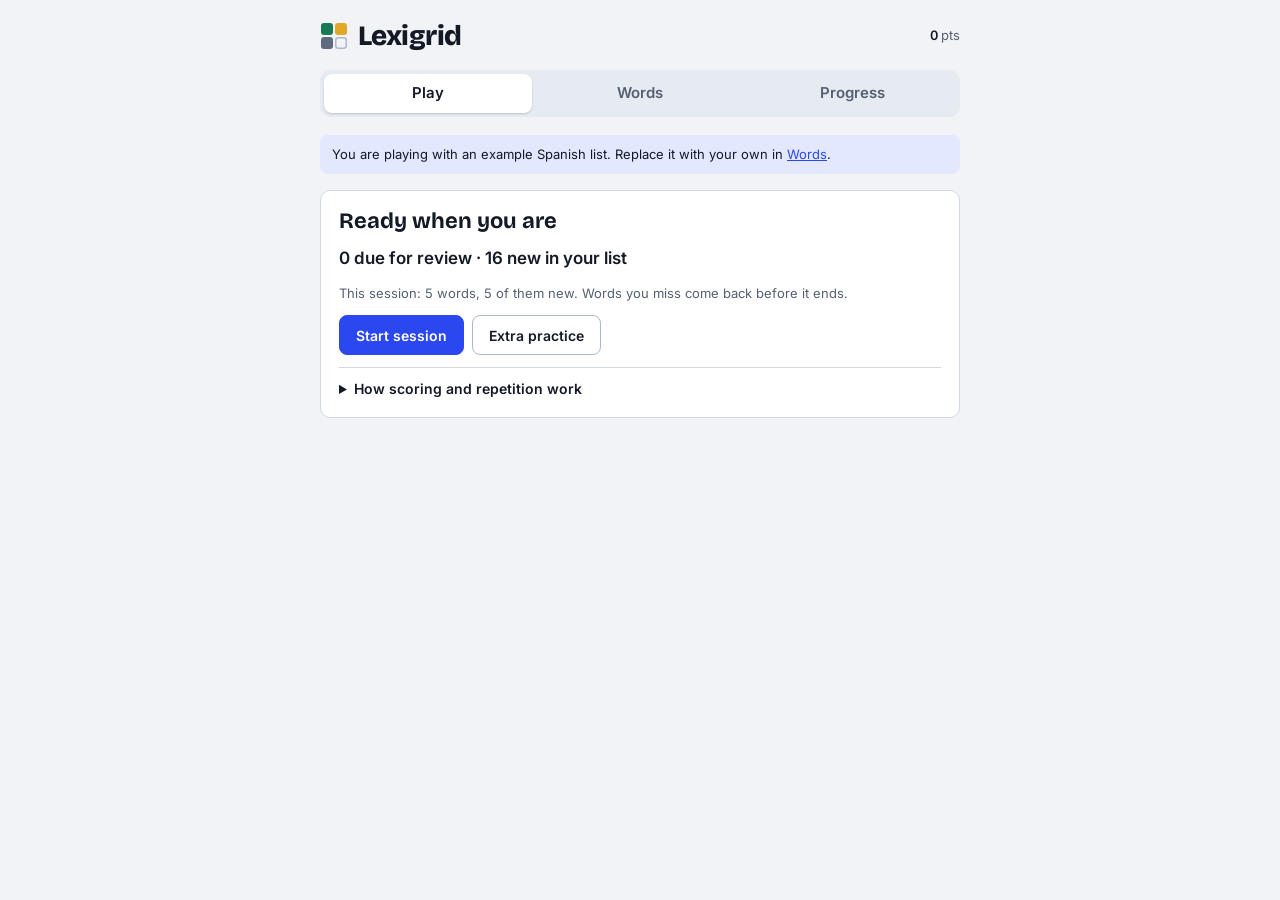
==== index.html @ a0a35382 "Rename Lexigrid.html to index.html" ====
<!doctype html><html><head><meta charset=utf8><meta name=viewport content="width=device-width,initial-scale=1,viewport-fit=cover"><style>:root{color-scheme:light;box-sizing:border-box;padding-top:env(safe-area-inset-top,0px);padding-bottom:env(safe-area-inset-bottom,0px)}html{scroll-padding-top:env(safe-area-inset-top,0px)}body{margin:0;padding:0;font:14px -apple-system,BlinkMacSystemFont,sans-serif;background:#fff;color:#000}img{max-width:100%}[hidden]:not([hidden=until-found i]){display:none!important}</style></head><body>
<title>Lexigrid</title>
<meta name="claude:viewport-fit-sides" content="cover">
<link rel="preconnect" href="https://fonts.googleapis.com">
<link rel="preconnect" href="https://fonts.gstatic.com" crossorigin>
<link rel="stylesheet" href="https://fonts.googleapis.com/css2?family=Bricolage+Grotesque:opsz,wght@12..96,500..800&family=DM+Mono:wght@400;500&family=Inter:wght@400..600&display=swap">
<style>
/* Layout: one 640px column. The prompt is an index card with a divider tab that names the Leitner box; the tiles carry the colour, the chrome stays quiet. */
:root{
  --font-display:'Bricolage Grotesque','Avenir Next','Segoe UI',system-ui,sans-serif;
  --font-body:'Inter',system-ui,-apple-system,'Segoe UI',Roboto,sans-serif;
  --font-tile:'DM Mono',ui-monospace,'SFMono-Regular',Menlo,Consolas,monospace;
  --bg:#F1F3F7; --surface:#FFFFFF; --surface-2:#E6EAF1; --ink:#131A26; --muted:#556073;
  --line:#D3D9E3; --line-strong:#AEB8C7;
  --accent:#2B48F0; --on-accent:#FFFFFF; --accent-soft:#E3E8FF;
  --good:#177A55; --on-good:#FFFFFF; --good-text:#177A55; --good-soft:#DDF1E8;
  --near:#E0A825; --on-near:#1D1500; --near-soft:#FBEFCB;
  --miss:#5F6A7D; --on-miss:#FFFFFF;
  --danger:#B3261E;
  --radius:10px;
}
@media (prefers-color-scheme: dark){
  :root:not([data-theme="light"]){
    --bg:#0E131B; --surface:#171E29; --surface-2:#212A38; --ink:#E8EDF5; --muted:#9AA6B8;
    --line:#2B3545; --line-strong:#4A566B;
    --accent:#8FA2FF; --on-accent:#0E131B; --accent-soft:#232C57;
    --good:#2FB27B; --on-good:#07140E; --good-text:#52C896; --good-soft:#173629;
    --near:#E3B23C; --on-near:#1D1500; --near-soft:#3D3113;
    --miss:#465065; --on-miss:#E8EDF5;
    --danger:#F2877F;
    color-scheme:dark;
  }
}
:root[data-theme="dark"]{
  --bg:#0E131B; --surface:#171E29; --surface-2:#212A38; --ink:#E8EDF5; --muted:#9AA6B8;
  --line:#2B3545; --line-strong:#4A566B;
  --accent:#8FA2FF; --on-accent:#0E131B; --accent-soft:#232C57;
  --good:#2FB27B; --on-good:#07140E; --good-text:#52C896; --good-soft:#173629;
  --near:#E3B23C; --on-near:#1D1500; --near-soft:#3D3113;
  --miss:#465065; --on-miss:#E8EDF5;
  --danger:#F2877F;
  color-scheme:dark;
}

*{box-sizing:border-box}
body{
  background:var(--bg); color:var(--ink);
  font:15px/1.5 var(--font-body);
  padding-block:20px 48px;
  padding-left:max(16px, env(safe-area-inset-left, 0px));
  padding-right:max(16px, env(safe-area-inset-right, 0px));
}
h1,h2,h3{font-family:var(--font-display);margin:0;line-height:1.15;text-wrap:balance}
h2{font-size:22px;font-weight:700}
h3{font-size:18px;font-weight:700}
p{margin:0}
a{color:var(--accent)}
code{font-family:var(--font-tile);font-size:.92em;background:var(--surface-2);padding:1px 5px;border-radius:4px}
:focus-visible{outline:2px solid var(--accent);outline-offset:2px}
.muted{color:var(--muted)}
.small{font-size:13px}
.tnum{font-variant-numeric:tabular-nums}
.sr{position:absolute;width:1px;height:1px;overflow:hidden;clip:rect(0 0 0 0);white-space:nowrap}

.app{max-width:640px;margin:0 auto;display:flex;flex-direction:column;gap:18px}
.stack{display:flex;flex-direction:column;gap:16px}
.top{display:flex;align-items:center;justify-content:space-between;gap:8px 16px;flex-wrap:wrap}
.brand{display:flex;align-items:center;gap:10px}
.brand h1{font-size:28px;font-weight:800;letter-spacing:-.02em}
.hdr-meta{display:flex;gap:14px;font-size:13px;color:var(--muted);font-variant-numeric:tabular-nums}
.hdr-meta b{color:var(--ink);font-weight:600}
.warn{background:var(--near-soft);color:var(--ink);border-radius:8px;padding:10px 12px;font-size:13px}

.tabs{display:flex;gap:4px;background:var(--surface-2);padding:4px;border-radius:11px}
.tabs a{flex:1;text-align:center;padding:8px 0;border-radius:8px;color:var(--muted);text-decoration:none;font-weight:600}
.tabs a[aria-current="page"]{background:var(--surface);color:var(--ink);box-shadow:0 1px 2px rgba(10,20,40,.18)}

.card{background:var(--surface);border:1px solid var(--line);border-radius:var(--radius);padding:18px;display:flex;flex-direction:column;gap:12px}
.note{background:var(--accent-soft);border-radius:8px;padding:10px 12px;font-size:13px}
.lead{font-size:17px;font-weight:600}
.actions{display:flex;flex-wrap:wrap;gap:8px;align-items:center}
.btn{
  display:inline-flex;align-items:center;justify-content:center;gap:6px;
  min-height:40px;padding:0 16px;border-radius:8px;border:1px solid var(--line-strong);
  background:var(--surface);color:var(--ink);font:600 14px var(--font-body);cursor:pointer;
  touch-action:manipulation;text-decoration:none;
}
.btn:hover{background:var(--surface-2)}
.btn.primary{background:var(--accent);border-color:var(--accent);color:var(--on-accent)}
.btn.primary:hover{filter:brightness(1.08)}
.btn.ghost{border-color:transparent;background:transparent;color:var(--muted)}
.btn.ghost:hover{background:var(--surface-2)}
.btn.sm{min-height:34px;padding:0 12px;font-size:13px}
.btn[disabled]{opacity:.45;cursor:not-allowed}
.cost{font-family:var(--font-tile);font-weight:500;opacity:.8}
.sr:focus-visible + label.btn{outline:2px solid var(--accent);outline-offset:2px}

details{border-top:1px solid var(--line);padding-top:10px}
summary{cursor:pointer;font-weight:600;font-size:14px}
details ul{margin:8px 0 0;padding-left:18px;color:var(--muted);font-size:13px;display:flex;flex-direction:column;gap:4px}

/* game */
.sessionbar{display:flex;justify-content:space-between;gap:12px;font-size:13px;color:var(--muted)}
.sessionbar b{color:var(--ink)}
.track{height:4px;background:var(--surface-2);border-radius:4px;overflow:hidden;margin-top:6px}
.track i{display:block;height:100%;background:var(--accent);border-radius:4px}
.prompt{position:relative;margin-top:16px;background:var(--surface);border:1px solid var(--line);border-radius:var(--radius);padding:22px 18px 16px;display:flex;flex-direction:column;gap:4px}
.prompt .tab{
  position:absolute;bottom:100%;left:16px;margin-bottom:-1px;
  padding:3px 12px 2px;background:var(--surface);border:1px solid var(--line);border-bottom:1px solid var(--surface);
  border-radius:8px 8px 0 0;font:600 11px var(--font-body);letter-spacing:.08em;text-transform:uppercase;color:var(--muted);
}
.meaning{font-family:var(--font-display);font-size:clamp(22px,5.4vw,29px);font-weight:600;line-height:1.2;text-wrap:balance}
.meta{font-size:13px;color:var(--muted)}

.board{--cell:48px;--stagger:110ms;display:flex;flex-direction:column;align-items:center;gap:6px;padding:6px 0}
.row{display:flex;flex-wrap:wrap;justify-content:center;gap:6px 16px;max-width:100%}
.grp{display:flex;flex-wrap:wrap;justify-content:center;gap:5px;max-width:100%}
.sep{align-self:center;color:var(--muted);font-family:var(--font-tile);font-size:calc(var(--cell) * .45)}
.cell{
  width:var(--cell);height:var(--cell);display:grid;place-items:center;
  font-family:var(--font-tile);font-weight:500;font-size:calc(var(--cell) * .5);line-height:1;
  border:2px solid var(--line);border-radius:6px;background:var(--surface);color:var(--ink);
}
.cell[data-state="typed"]{border-color:var(--line-strong)}
.cell[data-state="hint"]{border:2px dashed var(--accent);color:var(--accent);background:transparent}
.cell[data-state="correct"]{--tile-bg:var(--good);--tile-fg:var(--on-good);background:var(--tile-bg);color:var(--tile-fg);border-color:var(--tile-bg)}
.cell[data-state="present"]{--tile-bg:var(--near);--tile-fg:var(--on-near);background:var(--tile-bg);color:var(--tile-fg);border-color:var(--tile-bg)}
.cell[data-state="absent"]{--tile-bg:var(--miss);--tile-fg:var(--on-miss);background:var(--tile-bg);color:var(--tile-fg);border-color:var(--tile-bg)}
.cell[data-state="answer"]{background:var(--surface-2);border-color:var(--surface-2)}
.row.flip .cell{animation:flip .5s ease both;animation-delay:calc(var(--i) * var(--stagger))}
.row.shake{animation:shake .35s}
@keyframes flip{
  0%{transform:rotateX(0);background:var(--surface);color:var(--ink);border-color:var(--line-strong)}
  49%{transform:rotateX(90deg);background:var(--surface);color:var(--ink);border-color:var(--line-strong)}
  50%{transform:rotateX(90deg);background:var(--tile-bg);color:var(--tile-fg);border-color:var(--tile-bg)}
  100%{transform:rotateX(0);background:var(--tile-bg);color:var(--tile-fg);border-color:var(--tile-bg)}
}
@keyframes shake{0%,100%{transform:translateX(0)}20%{transform:translateX(-6px)}40%{transform:translateX(6px)}60%{transform:translateX(-4px)}80%{transform:translateX(4px)}}
@media (prefers-reduced-motion: reduce){
  .row.flip .cell,.row.shake{animation:none}
}
.answer-label{font-size:12px;color:var(--muted);text-align:center;margin-top:4px}

#msg{min-height:22px;text-align:center;font-size:13px;color:var(--muted)}
#controls{display:flex;justify-content:center;flex-wrap:wrap;gap:8px}
.kb{display:flex;flex-direction:column;gap:6px;align-items:center}
.krow{display:flex;gap:5px;width:100%;justify-content:center}
.key{
  flex:1 1 0;max-width:44px;height:50px;padding:0;border:0;border-radius:6px;
  background:var(--surface-2);color:var(--ink);font:600 15px var(--font-body);cursor:pointer;touch-action:manipulation;
}
.key.wide{flex:1.7 1 0;max-width:70px;font-size:12px}
.key:hover{filter:brightness(.96)}
.key[data-state="correct"]{background:var(--good);color:var(--on-good)}
.key[data-state="present"]{background:var(--near);color:var(--on-near)}
.key[data-state="absent"]{background:var(--miss);color:var(--on-miss);opacity:.75}

.result h3.won{color:var(--good-text)}
.result h3.lost{color:var(--danger)}
.pts{font-family:var(--font-display);font-size:24px;font-weight:700;font-variant-numeric:tabular-nums}
.answer-word{font-family:var(--font-display);font-size:26px;font-weight:700}

.summary-list{list-style:none;margin:0;padding:0;display:flex;flex-direction:column}
.summary-list li{display:flex;justify-content:space-between;gap:12px;padding:8px 0;border-top:1px solid var(--line)}
.summary-list .w{font-weight:600}
.summary-list .when{color:var(--muted);font-size:13px;text-align:right}
.facts{display:flex;flex-wrap:wrap;gap:6px 22px}
.facts div{display:flex;flex-direction:column}
.facts b{font-family:var(--font-display);font-size:24px;font-weight:700;font-variant-numeric:tabular-nums;line-height:1.2}
.facts span{font-size:12px;color:var(--muted)}

/* words + settings */
label.fld{font-weight:600;font-size:14px}
textarea,input[type="search"],select{
  font:14px var(--font-body);color:var(--ink);background:var(--surface);
  border:1px solid var(--line-strong);border-radius:8px;padding:9px 11px;max-width:100%;
}
textarea{width:100%;min-height:230px;resize:vertical;font-family:var(--font-tile);line-height:1.65;font-size:14px}
select{min-height:38px}
.field{display:flex;justify-content:space-between;align-items:center;gap:12px;padding:10px 0;border-top:1px solid var(--line)}
.field:first-of-type{border-top:0}
.field span.d{display:block;font-size:12px;color:var(--muted)}
.field input[type="checkbox"]{width:20px;height:20px;accent-color:var(--accent)}
#list-status,#backup-status{font-size:13px;min-height:20px}
#list-status ul{margin:6px 0 0;padding-left:18px;color:var(--muted)}
.danger-zone{display:flex;flex-wrap:wrap;gap:8px;align-items:center}
.btn.danger{border-color:var(--danger);color:var(--danger)}

/* progress */
.stats{display:grid;grid-template-columns:repeat(auto-fit,minmax(110px,1fr));gap:14px 18px;margin:0}
.stats div{display:flex;flex-direction:column}
.stats dt{font-size:12px;color:var(--muted);order:2}
.stats dd{margin:0;font-family:var(--font-display);font-size:24px;font-weight:700;font-variant-numeric:tabular-nums;line-height:1.2;order:1}
.stages{display:grid;grid-template-columns:repeat(7,1fr);gap:6px;align-items:end}
.stage{display:flex;flex-direction:column;align-items:center;gap:4px;min-width:0}
.stage .n{font-weight:600;font-variant-numeric:tabular-nums;font-size:13px}
.stage .bar{width:100%;height:92px;display:flex;align-items:flex-end}
.stage .bar i{display:block;width:100%;height:var(--h);min-height:3px;border-radius:4px 4px 0 0;background:var(--accent)}
.stage[data-k="new"] .bar i{background:var(--line-strong)}
.stage[data-k="missed"] .bar i{background:var(--near)}
.stage[data-k="box5"] .bar i{background:var(--good)}
.stage .lab{font-size:11px;font-weight:600;text-align:center;line-height:1.2}
.stage .int{font-size:10px;color:var(--muted);text-align:center;line-height:1.2}
.filters{display:flex;flex-wrap:wrap;gap:8px}
.filters input{flex:1 1 160px;min-width:0}
.wordlist,.hist{list-style:none;margin:0;padding:0;display:flex;flex-direction:column}
.wordlist li,.hist li{display:flex;justify-content:space-between;align-items:center;gap:12px;padding:9px 0;border-top:1px solid var(--line)}
.wordlist .l{min-width:0;display:flex;flex-direction:column}
.wordlist .l b{overflow-wrap:anywhere}
.wordlist .l span{color:var(--muted);font-size:13px;overflow-wrap:anywhere}
.wordlist .r{display:flex;flex-direction:column;align-items:flex-end;gap:2px;flex:none}
.wordlist .r small{color:var(--muted);font-size:12px}
.pill{display:inline-block;padding:1px 9px;border-radius:99px;font-size:12px;font-weight:600;background:var(--accent-soft);color:var(--accent)}
.pill[data-s="new"]{background:var(--surface-2);color:var(--muted)}
.pill[data-s="missed"]{background:var(--near-soft);color:var(--ink)}
.pill[data-s="box5"]{background:var(--good-soft);color:var(--good-text)}
.empty{color:var(--muted);font-size:13px;padding:6px 0}
</style>

<div class="app">
  <header class="top">
    <div class="brand">
      <svg width="28" height="28" viewBox="0 0 28 28" aria-hidden="true">
        <rect x="1" y="1" width="12" height="12" rx="3" style="fill:var(--good)"/>
        <rect x="15" y="1" width="12" height="12" rx="3" style="fill:var(--near)"/>
        <rect x="1" y="15" width="12" height="12" rx="3" style="fill:var(--miss)"/>
        <rect x="15.75" y="15.75" width="10.5" height="10.5" rx="2.5" style="fill:none;stroke:var(--line-strong);stroke-width:1.5"/>
      </svg>
      <h1>Lexigrid</h1>
    </div>
    <div class="hdr-meta" id="hdr-meta"></div>
  </header>
  <p class="warn" id="store-warn" hidden>This browser is not keeping your progress (private window or blocked site data). Copy a backup from the Words tab before you leave.</p>

  <nav class="tabs" aria-label="Sections">
    <a href="#play" data-tab="play">Play</a>
    <a href="#words" data-tab="words">Words</a>
    <a href="#progress" data-tab="progress">Progress</a>
  </nav>

  <main>
    <section id="view-play" class="stack">
      <div id="play-root" class="stack"></div>
    </section>

    <section id="view-words" class="stack" hidden>
      <div class="card">
        <h2>Your word list</h2>
        <p class="muted small">One entry per line: <code>word = meaning</code>. A tab, <code>;</code> or <code>|</code> works as the separator too, so you can paste straight from a spreadsheet. Phrases and hyphens are fine. Lines starting with # are ignored. Verbs can keep their “to” (<code>to commute = pendeln</code>); the game leaves it out of the answer.</p>
        <label class="fld" for="words-input">Words</label>
        <textarea id="words-input" spellcheck="false" autocapitalize="off" autocomplete="off"></textarea>
        <div class="actions">
          <button class="btn primary" id="save-list" type="button">Save list</button>
          <input type="file" id="file-in" class="sr" multiple accept=".txt,.csv,.tsv,text/plain,text/csv">
          <label class="btn" for="file-in">Load from files</label>
          <span class="muted small" id="list-count"></span>
        </div>
        <div id="list-status" role="status"></div>
      </div>

      <div class="card">
        <h2>Game settings</h2>
        <div>
          <div class="field"><label for="set-size">Words per session<span class="d">Reviews come first, then new words.</span></label>
            <select id="set-size"><option>5</option><option>10</option><option>15</option><option>20</option><option>30</option></select></div>
          <div class="field"><label for="set-new">Most new words per session<span class="d">Set to 0 to only review.</span></label>
            <select id="set-new"><option>0</option><option>3</option><option>5</option><option>10</option><option>20</option></select></div>
          <div class="field"><label for="set-strict">Accents must match<span class="d">With this on, ä is not a. Off treats them as equal.</span></label>
            <input type="checkbox" id="set-strict"></div>
          <div class="field"><label for="set-hideto">Leave “to” out of verbs<span class="d">“to commute” is played as “commute”, and a note under the meaning says it is a verb.</span></label>
            <input type="checkbox" id="set-hideto"></div>
          <div class="field"><label for="set-layout">On-screen keyboard</label>
            <select id="set-layout"><option value="qwerty">QWERTY</option><option value="qwertz">QWERTZ</option></select></div>
        </div>
      </div>

      <div class="card">
        <h2>Backup and reset</h2>
        <p class="muted small">Your list and progress live in this browser. Copy a backup to move them to another device or keep them safe.</p>
        <textarea id="backup-area" style="min-height:90px" placeholder="Paste a backup here to restore it" spellcheck="false"></textarea>
        <div class="actions">
          <button class="btn" id="copy-backup" type="button">Copy backup</button>
          <button class="btn" id="restore-backup" type="button">Restore from pasted backup</button>
        </div>
        <div id="backup-status" role="status"></div>
        <div class="danger-zone" id="reset-zone"></div>
      </div>
    </section>

    <section id="view-progress" class="stack" hidden>
      <div class="card"><h2>Progress</h2><dl class="stats" id="prog-stats"></dl></div>
      <div class="card">
        <h2>Where your words are</h2>
        <div class="stages" id="stage-chart"></div>
        <p class="muted small">Solve a word in three guesses or fewer, without a hint, and it moves up a box and comes back later. A miss sends it back to Missed.</p>
      </div>
      <div class="card">
        <h2>All words</h2>
        <div class="filters">
          <input type="search" id="wf-q" placeholder="Search words or meanings" aria-label="Search words">
          <select id="wf-show" aria-label="Show">
            <option value="all">All</option><option value="due">Due now</option><option value="missed">Missed</option>
            <option value="new">New</option><option value="mastered">Mastered</option>
          </select>
        </div>
        <ul class="wordlist" id="word-ul"></ul>
      </div>
      <div class="card"><h2>Recent sessions</h2><ul class="hist" id="hist"></ul></div>
    </section>
  </main>
  <div class="sr" id="sr" aria-live="polite"></div>
</div>

<script id="logic">
// ===== Pure logic: rules, scoring, scheduling. No DOM access. =====
const LETTER_RE=/[\p{L}\p{N}]/u, MARK_RE=/\p{M}/u;
const INTERVALS=[0,1,3,7,16,35];             // days until review, by box 0..5
const GUESS_POINTS=[100,80,65,50,35,20];     // points by guess number
const HINT_COST=15, MIN_POINTS=10, MAX_ATTEMPTS=6, MIN_LEN=2, MAX_LEN=20;
const SAMPLE=['perro = dog','gato = cat','casa = house','nube = cloud','playa = beach','cuchara = spoon','ventana = window','tormenta = storm','aprender = to learn','desayuno = breakfast','escalera = staircase','mariposa = butterfly','biblioteca = library','pájaro = bird','montaña = mountain','buenos días = good morning'].join('\n');

const uid=()=>Math.random().toString(36).slice(2,9)+Date.now().toString(36).slice(-4);
function shuffle(a){a=a.slice();for(let i=a.length-1;i>0;i--){const j=Math.floor(Math.random()*(i+1));[a[i],a[j]]=[a[j],a[i]];}return a;}
function fold(s){return s.normalize('NFD').replace(/\p{M}/gu,'').normalize('NFC');}
function normLetter(ch,strict){const l=ch.toLowerCase();return strict?l:fold(l);}

const TO_RE=/^to\s+(?=\S)/i;
function coreTerm(term,hideTo){return hideTo&&TO_RE.test(term)?term.replace(TO_RE,''):term;}
function tokenize(term){
  const slots=[];let n=0;
  for(const ch of term.normalize('NFC')){
    const last=slots[slots.length-1];
    if(MARK_RE.test(ch)&&last&&last.type==='l'){last.ch+=ch;continue;}
    if(LETTER_RE.test(ch)){slots.push({type:'l',ch});n++;}
    else if(/\s/.test(ch)){slots.push({type:'s',ch:' '});}
    else{slots.push({type:'s',ch});}
  }
  return {slots,n};
}

function evaluate(g,t){
  const n=t.length,marks=Array(n).fill('absent'),left={};
  for(let i=0;i<n;i++){if(g[i]===t[i])marks[i]='correct';else left[t[i]]=(left[t[i]]||0)+1;}
  for(let i=0;i<n;i++){if(marks[i]==='correct')continue;if(left[g[i]]>0){marks[i]='present';left[g[i]]--;}}
  return marks;
}

function cleanCell(s){return s.trim().replace(/^"(.*)"$/,'$1').replace(/\s+/g,' ').trim().normalize('NFC');}
function splitLine(line){
  const seps=[/=/,/\t/,/;/,/\|/,/\s[-–—]\s/];
  for(const re of seps){const m=re.exec(line);if(m)return [line.slice(0,m.index),line.slice(m.index+m[0].length)];}
  const c=line.indexOf(',');
  if(c>0)return [line.slice(0,c),line.slice(c+1)];
  return [line,''];
}
function parseList(text){
  const entries=[],skipped=[],seen=new Set();
  String(text).split(/\r?\n/).forEach((raw,i)=>{
    const line=raw.trim();
    if(!line||line.startsWith('#'))return;
    const [t,h]=splitLine(line);
    const term=cleanCell(t),hint=cleanCell(h);
    const n=tokenize(coreTerm(term,true)).n;
    const bad=(reason)=>skipped.push({line:i+1,text:line,reason});
    if(!term)return bad('no word');
    if(!hint)return bad('no meaning after the word');
    if(n<MIN_LEN)return bad('needs at least '+MIN_LEN+' letters');
    if(n>MAX_LEN)return bad('longer than '+MAX_LEN+' letters');
    const key=term.toLowerCase();
    if(seen.has(key))return bad('duplicate of an earlier line');
    seen.add(key);
    entries.push({term,hint});
  });
  return {entries,skipped};
}

function newWord(e){return {id:uid(),term:e.term,hint:e.hint,box:0,due:0,tries:0,wins:0,lapses:0,last:0};}
function mergeWords(existing,entries){
  const map=new Map(existing.map(w=>[w.term.toLowerCase(),w]));
  let added=0,updated=0;const out=[];
  for(const e of entries){
    const k=e.term.toLowerCase(),old=map.get(k);
    if(old){if(old.hint!==e.hint||old.term!==e.term)updated++;out.push({...old,term:e.term,hint:e.hint});map.delete(k);}
    else{out.push(newWord(e));added++;}
  }
  return {words:out,added,updated,removed:map.size};
}

function startOfDay(ts){const d=new Date(ts);return new Date(d.getFullYear(),d.getMonth(),d.getDate()).getTime();}
function addDays(ts,n){const d=new Date(ts);return new Date(d.getFullYear(),d.getMonth(),d.getDate()+n).getTime();}
function dayKey(ts){const d=new Date(ts);return d.getFullYear()+'-'+String(d.getMonth()+1).padStart(2,'0')+'-'+String(d.getDate()).padStart(2,'0');}
function dueLabel(ts,now){
  if(ts<=now)return 'now';
  const d=Math.round((startOfDay(ts)-startOfDay(now))/86400000);
  if(d<=0)return 'later today';
  if(d===1)return 'tomorrow';
  if(d<14)return 'in '+d+' days';
  if(d<60)return 'in '+Math.round(d/7)+' weeks';
  return 'in '+Math.round(d/30)+' months';
}
function effStreak(stats,now){
  if(!stats.streak)return 0;
  return (stats.lastDay===dayKey(now)||stats.lastDay===dayKey(addDays(now,-1)))?stats.streak:0;
}
function updateDayStreak(stats,now){
  const today=dayKey(now);
  if(stats.lastDay===today)return;
  stats.streak=stats.lastDay===dayKey(addDays(now,-1))?stats.streak+1:1;
  stats.lastDay=today;
}

const isDue=(w,now)=>w.tries>0&&w.due<=now;
function stageOf(w){if(w.tries===0)return 'new';if(w.box===0)return 'missed';return 'box'+w.box;}

function scoreFor(guesses,hints,streak,relearn){
  const base=GUESS_POINTS[guesses-1];
  const afterHints=Math.max(MIN_POINTS,base-HINT_COST*hints);
  const mult=1+0.1*Math.min(streak,10);
  let pts=afterHints*mult;
  if(relearn)pts*=0.5;
  return {base,afterHints,mult,points:Math.round(pts)};
}

function applyResult(w,r,now){
  const wasNew=w.tries===0;
  w.tries++;w.last=now;
  if(r.solved){
    w.wins++;
    const clean=r.hints===0&&r.guesses<=3;
    w.box=clean?Math.min(5,w.box+1):Math.max(1,w.box);
    if(r.relearn)w.box=1;
    w.due=addDays(now,INTERVALS[w.box]);
  }else{
    if(!wasNew)w.lapses++;
    w.box=0;w.due=now;
  }
  return w;
}

function pickSession(words,s,now){
  const due=words.filter(w=>isDue(w,now)).sort((a,b)=>a.box-b.box||a.due-b.due);
  const fresh=words.filter(w=>w.tries===0);
  const dueTake=due.slice(0,s.sessionSize);
  const newTake=fresh.slice(0,Math.max(0,Math.min(s.newPerSession,s.sessionSize-dueTake.length)));
  return {words:shuffle([...dueTake,...newTake]),due:dueTake.length,fresh:newTake.length,dueTotal:due.length,freshTotal:fresh.length};
}
function practicePick(words,size){
  const seen=words.filter(w=>w.tries>0).sort((a,b)=>a.box-b.box||a.due-b.due);
  const rest=words.filter(w=>w.tries===0);
  return shuffle([...seen,...rest].slice(0,size));
}

function sanitize(o){
  const num=(v,d,min,max)=>{v=Number(v);return Number.isFinite(v)?Math.min(max,Math.max(min,v)):d;};
  const ok=w=>w&&typeof w.term==='string'&&typeof w.hint==='string'&&(()=>{const n=tokenize(coreTerm(w.term,true)).n;return n>=MIN_LEN&&n<=MAX_LEN;})();
  const words=(Array.isArray(o.words)?o.words:[]).filter(ok).map(w=>({
    id:String(w.id||uid()),term:w.term,hint:w.hint,box:num(w.box,0,0,5),due:num(w.due,0,0,8.64e15),
    tries:num(w.tries,0,0,1e6),wins:num(w.wins,0,0,1e6),lapses:num(w.lapses,0,0,1e6),last:num(w.last,0,0,8.64e15)
  }));
  const st=o.settings||{};
  const settings={sessionSize:num(st.sessionSize,10,3,50),newPerSession:num(st.newPerSession,5,0,50),strict:st.strict!==false,hideTo:st.hideTo!==false,layout:st.layout==='qwertz'?'qwertz':'qwerty'};
  const sx=o.stats||{};
  const stats={points:num(sx.points,0,0,1e9),best:num(sx.best,0,0,1e9),streak:num(sx.streak,0,0,1e5),lastDay:typeof sx.lastDay==='string'?sx.lastDay:'',
    sessions:Array.isArray(sx.sessions)?sx.sessions.filter(s=>s&&typeof s==='object').slice(0,30):[]};
  return {v:1,words,settings,stats,sample:!!o.sample};
}
function freshState(){
  return sanitize({words:parseList(SAMPLE).entries.map(newWord),sample:true});
}
</script>

<script>
(function(){
'use strict';
const KEY='lexigrid.v1';
const $=(s,r=document)=>r.querySelector(s);
const esc=s=>String(s).replace(/[&<>"']/g,c=>({'&':'&amp;','<':'&lt;','>':'&gt;','"':'&quot;',"'":'&#39;'}[c]));
const disp=ch=>{const u=ch.toUpperCase();return u.length===ch.length?u:ch;};
const reduceMotion=()=>!!(window.matchMedia&&matchMedia('(prefers-reduced-motion: reduce)').matches);
const plural=(n,w)=>n+' '+w+(n===1?'':'s');

let storageOK=true;
try{localStorage.setItem('lexigrid.t','1');localStorage.removeItem('lexigrid.t');}catch(e){storageOK=false;}

function load(){
  try{
    const raw=localStorage.getItem(KEY);
    if(raw){const o=JSON.parse(raw);if(o&&Array.isArray(o.words))return sanitize(o);}
  }catch(e){}
  return freshState();
}
let S=load(),G=null,route='play',pendingReset=false;

function save(){
  if(!storageOK)return;
  try{localStorage.setItem(KEY,JSON.stringify(S));}
  catch(e){storageOK=false;$('#store-warn').hidden=false;}
}

/* ---------- header and routing ---------- */
function renderHeader(){
  const st=effStreak(S.stats,Date.now());
  $('#hdr-meta').innerHTML='<span><b>'+S.stats.points.toLocaleString()+'</b> pts</span>'+(st>0?'<span><b>'+st+'</b>-day streak</span>':'');
  $('#store-warn').hidden=storageOK;
}
function setRoute(){
  const h=location.hash.replace('#','');
  route=['play','words','progress'].includes(h)?h:'play';
  document.querySelectorAll('.tabs a').forEach(a=>{
    if(a.dataset.tab===route)a.setAttribute('aria-current','page');else a.removeAttribute('aria-current');
  });
  ['play','words','progress'].forEach(r=>{$('#view-'+r).hidden=r!==route;});
  if(route==='play'){renderPlay();}
  if(route==='words'){fillWords();}
  if(route==='progress'){renderProgress();}
  renderHeader();
}
window.addEventListener('hashchange',setRoute);

/* ---------- play: home ---------- */
function renderPlay(){
  if(!G)renderHome();
  else if(G.done)renderSummary();
  else renderGame();
}

function renderHome(){
  const now=Date.now(),W=S.words;
  const due=W.filter(w=>isDue(w,now)).length,fresh=W.filter(w=>w.tries===0).length;
  const pick=pickSession(W,S.settings,now);
  const n=pick.words.length;
  let html='';
  if(S.sample)html+='<div class="note">You are playing with an example Spanish list. Replace it with your own in <a href="#words">Words</a>.</div>';
  if(!W.length){
    html+='<div class="card"><h2>No words yet</h2><p class="muted">Add a few lines like <code>perro = dog</code> in <a href="#words">Words</a>, then come back.</p></div>';
  }else if(n>0){
    html+='<div class="card"><h2>Ready when you are</h2>'
      +'<p class="lead">'+due+' due for review · '+fresh+' new in your list</p>'
      +'<p class="muted small">This session: '+plural(n,'word')+(pick.fresh?', '+pick.fresh+' of them new':'')+'. Words you miss come back before it ends.</p>'
      +'<div class="actions"><button class="btn primary" type="button" data-action="start">Start session</button>'
      +'<button class="btn" type="button" data-action="practice">Extra practice</button></div>'
      +howItWorks()+'</div>';
  }else{
    const next=Math.min(...W.filter(w=>w.tries>0).map(w=>w.due));
    html+='<div class="card"><h2>You are all caught up</h2>'
      +'<p class="lead">Next review '+esc(dueLabel(next,now))+'</p>'
      +'<p class="muted small">Extra practice mixes your weakest words and leaves the schedule alone.</p>'
      +'<div class="actions"><button class="btn primary" type="button" data-action="practice">Extra practice</button></div>'
      +howItWorks()+'</div>';
  }
  $('#play-root').innerHTML=html;
}
function howItWorks(){
  return '<details><summary>How scoring and repetition work</summary><ul>'
    +'<li>Guess the word from its meaning. Green is the right letter in the right place, yellow is in the word but elsewhere.</li>'
    +'<li>Points: 100 for the first guess, then 80, 65, 50, 35, 20. A revealed letter costs '+HINT_COST+'.</li>'
    +'<li>Every word you solve in a row adds 0.1 to a multiplier, up to ×2.</li>'
    +'<li>Solve in three guesses or fewer without a hint and the word moves up a box. Reviews come after 1, 3, 7, 16 and 35 days.</li>'
    +'<li>Miss a word and it returns later in the same session for half points, then drops to the first box.</li>'
    +'</ul></details>';
}

/* ---------- play: session ---------- */
function startSession(cram){
  let words;
  if(cram)words=practicePick(S.words,S.settings.sessionSize);
  else words=pickSession(S.words,S.settings,Date.now()).words;
  if(!words.length)return;
  const set=new Set();
  S.words.forEach(w=>tokenize(coreTerm(w.term,S.settings.hideTo)).slots.forEach(s=>{if(s.type==='l')set.add(normLetter(s.ch,S.settings.strict));}));
  G={queue:words.map(w=>({id:w.id,retry:0,relearn:false})),idx:0,cram,score:0,streak:0,results:[],done:false,cur:null,
     letters:[...set].sort((a,b)=>a.localeCompare(b))};
  startWord();
}

function startWord(){
  const item=G.queue[G.idx];
  const word=S.words.find(w=>w.id===item.id);
  if(!word){
    if(G.idx+1>=G.queue.length)return showSummary();
    G.idx++;return startWord();
  }
  const stripped=!!S.settings.hideTo&&TO_RE.test(word.term);
  const tk=tokenize(coreTerm(word.term,S.settings.hideTo)),strict=S.settings.strict;
  const raw=tk.slots.filter(s=>s.type==='l').map(s=>s.ch.toLowerCase());
  const tab=item.relearn?'Second chance':word.tries===0?'New word':word.box===0?'Missed before':'Box '+word.box;
  G.cur={word,item,verbTo:stripped,slots:tk.slots,n:tk.n,raw,norm:raw.map(ch=>normLetter(ch,strict)),strict,tab,
    rows:[],typed:[],revealed:new Set(),hints:0,status:'playing',busy:false,flipRow:-1,shake:false,keys:{},result:null,info:null,requeued:false};
  renderPlay();
}

function renderGame(){
  const c=G.cur,total=G.queue.length;
  const mult=(1+0.1*Math.min(G.streak,10)).toFixed(1);
  const groups=c.slots.filter(s=>s.type==='s'&&s.ch===' ').length+1;
  $('#play-root').innerHTML=
    '<div><div class="sessionbar"><span>Word <b>'+(G.idx+1)+'</b> of '+total+(G.cram?' · practice':'')+'</span>'
    +'<span class="tnum">Score <b>'+G.score+'</b> · streak ×'+mult+'</span></div>'
    +'<div class="track" aria-hidden="true"><i style="width:'+Math.round(100*G.idx/total)+'%"></i></div></div>'
    +'<div class="prompt"><span class="tab">'+esc(c.tab)+'</span><p class="meaning">'+esc(c.word.hint)+'</p>'
    +'<p class="meta">'+plural(c.n,'letter')+(groups>1?' · '+groups+' words':'')+(c.verbTo?' · verb, “to” is not part of the answer':'')+'</p></div>'
    +'<div id="board" class="board" role="group" aria-label="Your guesses"></div>'
    +'<div id="msg" role="status"></div><div id="controls"></div><div id="kb" class="kb"></div><div id="result"></div>';
  renderBoard();renderControls();
  if(c.status==='playing')renderKeyboard();else renderResult();
  fitBoard();
}

function renderBoard(){
  const c=G.cur,el=$('#board');if(!el)return;
  let html='';
  for(let r=0;r<MAX_ATTEMPTS;r++){
    const row=c.rows[r];
    const active=!row&&r===c.rows.length&&c.status==='playing';
    html+='<div class="row'+(r===c.flipRow?' flip':'')+(active&&c.shake?' shake':'')+'">';
    html+=rowHTML(c,(li,ti)=>{
      let ch='',state='empty';
      if(row){ch=row.chars[li];state=row.marks[li];}
      else if(active){
        if(c.revealed.has(li)){ch=c.raw[li];state='hint';}
        else if(c.typed[ti]){ch=c.typed[ti];state='typed';}
      }
      return '<div class="cell" data-state="'+state+'" style="--i:'+li+'">'+(ch?esc(disp(ch)):'')+'</div>';
    });
    html+='</div>';
  }
  if(c.status==='lost'){
    html+='<div class="row">'+rowHTML(c,li=>'<div class="cell" data-state="answer">'+esc(disp(c.raw[li]))+'</div>')+'</div>';
    html+='<div class="answer-label">The answer</div>';
  }
  el.style.setProperty('--stagger',(reduceMotion()?0:Math.max(40,Math.min(110,Math.floor(1100/c.n))))+'ms');
  el.innerHTML=html;
}
function rowHTML(c,cellFn){
  let html='<div class="grp">',li=0,ti=0;
  for(const s of c.slots){
    if(s.type==='s'){
      if(s.ch===' ')html+='</div><div class="grp">';
      else html+='<span class="sep">'+esc(s.ch)+'</span>';
      continue;
    }
    html+=cellFn(li,ti);
    if(!c.revealed.has(li))ti++;
    li++;
  }
  return html+'</div>';
}
function fitBoard(){
  const b=$('#board');if(!b||!G||!G.cur)return;
  const c=G.cur,w=b.clientWidth||320,gap=5;
  const groups=[0];
  c.slots.forEach(s=>{if(s.type==='l')groups[groups.length-1]++;else if(s.ch===' ')groups.push(0);});
  const oneLine=(w-gap*(c.n-groups.length)-16*(groups.length-1))/c.n;
  const longest=Math.max(...groups);
  const wrapFit=(w-gap*(longest-1))/longest;
  let cell=oneLine>=30?oneLine:Math.min(34,wrapFit);
  cell=Math.max(20,Math.min(52,Math.floor(cell)));
  b.style.setProperty('--cell',cell+'px');
}

const ROWS={qwerty:['qwertyuiop','asdfghjkl','zxcvbnm'],qwertz:['qwertzuiop','asdfghjkl','yxcvbnm']};
function renderKeyboard(){
  const c=G.cur,el=$('#kb');if(!el)return;
  const key=l=>'<button class="key" type="button" data-action="key" data-key="'+esc(l)+'" data-state="'+(c.keys[l]||'')+'">'+esc(disp(l))+'</button>';
  const hasLatin=G.letters.some(l=>/^[a-z]$/.test(l));
  const extras=G.letters.filter(l=>!/^[a-z]$/.test(l));
  let html='';
  if(hasLatin){
    const rows=ROWS[S.settings.layout]||ROWS.qwerty;
    rows.forEach((r,i)=>{
      html+='<div class="krow">';
      if(i===2)html+='<button class="key wide" type="button" data-action="enter">Enter</button>';
      html+=[...r].map(key).join('');
      if(i===2)html+='<button class="key wide" type="button" data-action="back" aria-label="Backspace">⌫</button>';
      html+='</div>';
    });
  }
  for(let i=0;i<extras.length;i+=10){
    html+='<div class="krow">'+extras.slice(i,i+10).map(key).join('')+'</div>';
  }
  if(!hasLatin)html+='<div class="krow"><button class="key wide" type="button" data-action="enter">Enter</button><button class="key wide" type="button" data-action="back" aria-label="Backspace">⌫</button></div>';
  el.innerHTML=html;
}
function hintCandidates(c){
  const green=new Set();
  c.rows.forEach(r=>r.marks.forEach((m,i)=>{if(m==='correct')green.add(i);}));
  return [...Array(c.n).keys()].filter(i=>!c.revealed.has(i)&&!green.has(i));
}
function renderControls(){
  const c=G.cur,el=$('#controls');if(!el)return;
  if(c.status!=='playing'){el.innerHTML='';return;}
  const max=Math.max(1,Math.floor(c.n/3));
  const can=c.hints<max&&!c.busy&&hintCandidates(c).length>0;
  el.innerHTML='<button class="btn sm" type="button" data-action="hint"'+(can?'':' disabled')+'>Reveal a letter <span class="cost">−'+HINT_COST+'</span></button>'
    +'<button class="btn ghost sm" type="button" data-action="giveup">Show answer</button>';
}

function flash(msg){
  const m=$('#msg');if(!m)return;
  m.textContent=msg;
  clearTimeout(flash.t);
  flash.t=setTimeout(()=>{const x=$('#msg');if(x)x.textContent='';},1800);
}
function announce(t){$('#sr').textContent=t;}

function typeLetter(ch){
  const c=G&&G.cur;if(!c||c.status!=='playing'||c.busy)return;
  if(c.typed.length>=c.n-c.revealed.size)return;
  c.typed.push(ch.toLowerCase());
  renderBoard();
}
function backspace(){
  const c=G&&G.cur;if(!c||c.status!=='playing'||c.busy)return;
  c.typed.pop();renderBoard();
}
function reveal(){
  const c=G&&G.cur;if(!c||c.status!=='playing'||c.busy)return;
  if(c.hints>=Math.max(1,Math.floor(c.n/3)))return;
  const cand=hintCandidates(c);if(!cand.length)return;
  c.revealed.add(cand[Math.floor(Math.random()*cand.length)]);
  c.hints++;
  const cap=c.n-c.revealed.size;
  if(c.typed.length>cap)c.typed.length=cap;
  renderBoard();renderControls();
}
const RANK={absent:1,present:2,correct:3};
function submit(){
  const c=G&&G.cur;if(!c||c.status!=='playing'||c.busy)return;
  if(c.typed.length<c.n-c.revealed.size){
    flash('Not enough letters');
    c.shake=true;renderBoard();
    setTimeout(()=>{c.shake=false;if(G&&G.cur===c&&c.status==='playing')renderBoard();},380);
    return;
  }
  const chars=[];let ti=0;
  for(let i=0;i<c.n;i++)chars.push(c.revealed.has(i)?c.raw[i]:c.typed[ti++]);
  const gNorm=chars.map(ch=>normLetter(ch,c.strict));
  const marks=evaluate(gNorm,c.norm);
  const shown=chars.map((ch,i)=>marks[i]==='correct'?c.raw[i]:ch);
  c.rows.push({chars:shown,marks});c.typed=[];
  gNorm.forEach((l,i)=>{if((RANK[marks[i]]||0)>(RANK[c.keys[l]]||0))c.keys[l]=marks[i];});
  const won=marks.every(m=>m==='correct');
  c.busy=true;c.flipRow=c.rows.length-1;
  renderBoard();renderControls();
  announce('Guess '+c.rows.length+': '+shown.map((ch,i)=>disp(ch)+' '+marks[i]).join(', '));
  const delay=reduceMotion()?60:c.n*Math.max(40,Math.min(110,Math.floor(1100/c.n)))+500;
  setTimeout(()=>{
    c.busy=false;c.flipRow=-1;
    if(won)finish(true);
    else if(c.rows.length>=MAX_ATTEMPTS)finish(false);
    else{renderBoard();renderKeyboard();renderControls();}
  },delay);
}

function finish(won){
  const c=G.cur;if(c.status!=='playing')return;
  c.status=won?'won':'lost';
  const item=c.item,guesses=c.rows.length;
  let pts=0;
  if(won){
    c.info=scoreFor(guesses,c.hints,G.streak,item.relearn);
    pts=c.info.points;G.score+=pts;G.streak++;
    S.stats.points+=pts;
  }else{
    G.streak=0;
  }
  c.result={id:c.word.id,solved:won,guesses,hints:c.hints,points:pts,relearn:item.relearn};
  G.results.push(c.result);
  if(!G.cram)applyResult(c.word,{solved:won,guesses,hints:c.hints,relearn:item.relearn},Date.now());
  if(!won&&item.retry<2){
    G.queue.splice(Math.min(G.queue.length,G.idx+4),0,{id:item.id,retry:item.retry+1,relearn:true});
    c.requeued=true;
  }
  save();renderHeader();
  announce(won?'Solved in '+guesses+(guesses===1?' guess':' guesses'):'Not solved. The word was '+c.word.term);
  renderGame();
}
function giveUp(){
  const c=G&&G.cur;if(!c||c.status!=='playing'||c.busy)return;
  finish(false);
}

function renderResult(){
  const c=G.cur,el=$('#result');if(!el)return;
  const now=Date.now(),w=c.word,last=G.idx+1>=G.queue.length;
  let html='<div class="card result">';
  if(c.status==='won'){
    const i=c.info;
    html+='<h3 class="won">Solved in '+plural(c.rows.length,'guess')+(c.rows.length===1?'. Nice.':'')+'</h3>'
      +'<p class="pts">+'+c.result.points+' points</p>'
      +'<p class="muted small">'+i.base+' for the guess'+(c.hints?', −'+(HINT_COST*c.hints)+' for '+plural(c.hints,'revealed letter'):'')
      +' × '+i.mult.toFixed(1)+' streak'+(c.item.relearn?', half points for a second chance':'')+'</p>';
  }else{
    html+='<h3 class="lost">Not this time</h3><p class="answer-word">'+esc(w.term)+'</p>'
      +'<p class="muted small">'+esc(w.hint)+'</p>';
  }
  if(G.cram){
    html+='<p class="small">Practice mode. The schedule did not change.</p>';
  }else if(c.status==='won'){
    html+='<p class="small">Next review <b>'+esc(dueLabel(w.due,now))+'</b> · Box '+w.box+' of 5</p>';
  }else if(c.requeued){
    html+='<p class="small">It comes back a few words from now.</p>';
  }else{
    html+='<p class="small">It will be first in your next session.</p>';
  }
  html+='<div class="actions"><button class="btn primary" type="button" data-action="next">'+(last?'See results':'Next word')+'</button>'
    +'<button class="btn ghost" type="button" data-action="quit">End session</button></div></div>';
  el.innerHTML=html;
  const b=el.querySelector('[data-action="next"]');if(b)b.focus({preventScroll:true});
}

function next(){
  if(!G||!G.cur||G.cur.status==='playing')return;
  if(G.idx+1>=G.queue.length)return showSummary();
  G.idx++;startWord();
}

function showSummary(){
  if(!G)return;
  G.done=true;
  const first=G.results.filter(r=>!r.relearn);
  if(!G.recorded){
    G.recorded=true;
    if(first.length){
      S.stats.best=Math.max(S.stats.best,G.score);
      S.stats.sessions.unshift({t:Date.now(),score:G.score,solved:first.filter(r=>r.solved).length,total:first.length,cram:!!G.cram});
      S.stats.sessions=S.stats.sessions.slice(0,30);
      updateDayStreak(S.stats,Date.now());
      save();
    }
  }
  renderHeader();renderPlay();
}
function renderSummary(){
  const now=Date.now();
  const first=G.results.filter(r=>!r.relearn);
  const solved=first.filter(r=>r.solved);
  const missed=first.filter(r=>!r.solved);
  const avg=solved.length?(solved.reduce((a,r)=>a+r.guesses,0)/solved.length).toFixed(1):'–';
  let html='<div class="card"><h2>'+(first.length?'Session complete':'Session ended')+'</h2>'
    +'<div class="facts"><div><b>'+G.score+'</b><span>points</span></div>'
    +'<div><b>'+solved.length+'/'+first.length+'</b><span>solved first time</span></div>'
    +'<div><b>'+avg+'</b><span>avg guesses</span></div></div>';
  if(G.cram)html+='<p class="muted small">Practice session. The schedule did not change.</p>';
  if(missed.length){
    html+='<h3>Worth another look</h3><ul class="summary-list">'+missed.map(r=>{
      const w=S.words.find(x=>x.id===r.id);if(!w)return '';
      const when=G.cram?'':(w.due<=now?'next session':esc(dueLabel(w.due,now)));
      return '<li><span><span class="w">'+esc(w.term)+'</span><br><span class="muted small">'+esc(w.hint)+'</span></span><span class="when">'+when+'</span></li>';
    }).join('')+'</ul>';
  }else if(first.length){
    html+='<p>No misses. Everything you saw today was a hit.</p>';
  }
  html+='<div class="actions"><button class="btn primary" type="button" data-action="again">Play again</button>'
    +'<button class="btn" type="button" data-action="home">Done</button></div></div>';
  $('#play-root').innerHTML=html;
}

$('#play-root').addEventListener('click',e=>{
  const b=e.target.closest('[data-action]');if(!b)return;
  const a=b.dataset.action;
  if(a==='start')startSession(false);
  else if(a==='practice')startSession(true);
  else if(a==='key'){typeLetter(b.dataset.key);b.blur();}
  else if(a==='enter'){submit();b.blur();}
  else if(a==='back'){backspace();b.blur();}
  else if(a==='hint'){reveal();b.blur();}
  else if(a==='giveup')giveUp();
  else if(a==='next')next();
  else if(a==='quit'){if(G&&G.results.length)showSummary();else{G=null;renderPlay();}}
  else if(a==='again'){const cram=G&&G.cram;G=null;startSession(!!cram&&!S.words.some(w=>isDue(w,Date.now())||w.tries===0));}
  else if(a==='home'){G=null;renderPlay();}
});

document.addEventListener('keydown',e=>{
  if(route!=='play'||!G||G.done||!G.cur)return;
  const t=e.target;
  if(t&&/^(INPUT|TEXTAREA|SELECT)$/.test(t.tagName))return;
  if(e.ctrlKey||e.metaKey||e.altKey)return;
  const c=G.cur;
  if(e.key==='Enter'){e.preventDefault();if(c.status==='playing')submit();else next();return;}
  if(c.status!=='playing')return;
  if(e.key==='Backspace'){e.preventDefault();backspace();return;}
  if(e.key.length===1&&LETTER_RE.test(e.key)){e.preventDefault();typeLetter(e.key);}
});
if(window.ResizeObserver)new ResizeObserver(()=>fitBoard()).observe($('#play-root'));
window.addEventListener('resize',fitBoard);

/* ---------- words tab ---------- */
function abortSession(){if(G){G=null;}}
function ensureOption(sel,val){
  if(![...sel.options].some(o=>o.value===String(val))){
    const o=document.createElement('option');o.value=String(val);o.textContent=String(val);sel.appendChild(o);
  }
  sel.value=String(val);
}
function fillWords(){
  $('#words-input').value=S.words.map(w=>w.term+' = '+w.hint).join('\n');
  ensureOption($('#set-size'),S.settings.sessionSize);
  ensureOption($('#set-new'),S.settings.newPerSession);
  $('#set-strict').checked=S.settings.strict;
  $('#set-hideto').checked=S.settings.hideTo;
  replaceNext=S.sample;
  $('#set-layout').value=S.settings.layout;
  $('#list-count').textContent=plural(S.words.length,'word')+' saved';
  $('#list-status').textContent='';$('#backup-status').textContent='';
  renderReset();
}
function saveList(force){
  const parsed=parseList($('#words-input').value);
  const st=$('#list-status');
  if(!parsed.entries.length){
    st.innerHTML='No valid lines found, so nothing was changed. Use the form <code>word = meaning</code>.';
    return;
  }
  const m=mergeWords(S.words,parsed.entries);
  if(m.removed>0&&!force&&!S.sample){
    st.innerHTML=plural(m.removed,'word')+' in your saved list '+(m.removed===1?'is':'are')+' missing from this text and would be removed with '+(m.removed===1?'its':'their')+' progress. '
      +'<button class="btn sm danger" type="button" id="confirm-save">Save and remove</button>';
    return;
  }
  abortSession();
  S.words=m.words;S.sample=false;save();
  let msg='Saved '+plural(m.words.length,'word')+' ('+m.added+' new'+(m.updated?', '+m.updated+' changed':'')+(m.removed?', '+m.removed+' removed':'')+').';
  if(parsed.skipped.length){
    msg+=' '+plural(parsed.skipped.length,'line')+' skipped:<ul>'+parsed.skipped.slice(0,6).map(s=>'<li>line '+s.line+': '+esc(s.reason)+'</li>').join('')
      +(parsed.skipped.length>6?'<li>and '+(parsed.skipped.length-6)+' more</li>':'')+'</ul>';
  }
  st.innerHTML=msg;
  $('#list-count').textContent=plural(S.words.length,'word')+' saved';
  renderHeader();
}
$('#save-list').addEventListener('click',()=>saveList(false));
$('#list-status').addEventListener('click',e=>{if(e.target.id==='confirm-save')saveList(true);});
let replaceNext=false;
$('#file-in').addEventListener('change',e=>{
  const files=[...(e.target.files||[])];
  e.target.value='';
  if(!files.length)return;
  const read=f=>new Promise((res,rej)=>{
    const r=new FileReader();
    r.onload=()=>res(String(r.result||'').trim());
    r.onerror=()=>rej(f.name);
    r.readAsText(f);
  });
  Promise.all(files.map(read)).then(texts=>{
    const base=replaceNext?'':$('#words-input').value.trim();
    replaceNext=false;
    $('#words-input').value=[base,...texts].filter(Boolean).join('\n');
    $('#list-status').textContent='Added '+plural(files.length,'file')+' to the text. Check the list, then press Save list.';
  }).catch(name=>{$('#list-status').textContent='The file '+name+' could not be read.';});
});

$('#set-size').addEventListener('change',e=>{S.settings.sessionSize=Number(e.target.value);save();});
$('#set-new').addEventListener('change',e=>{S.settings.newPerSession=Number(e.target.value);save();});
$('#set-strict').addEventListener('change',e=>{S.settings.strict=e.target.checked;save();});
$('#set-hideto').addEventListener('change',e=>{S.settings.hideTo=e.target.checked;save();});
$('#set-layout').addEventListener('change',e=>{S.settings.layout=e.target.value;save();});

function backupJSON(){return JSON.stringify({app:'lexigrid',v:1,words:S.words,settings:S.settings,stats:S.stats,sample:S.sample});}
$('#copy-backup').addEventListener('click',()=>{
  const ta=$('#backup-area'),st=$('#backup-status');
  ta.value=backupJSON();ta.focus();ta.select();
  const fallback=()=>{st.textContent='Select the text above and copy it (Ctrl or Cmd + C).';};
  try{
    navigator.clipboard.writeText(ta.value).then(()=>{st.textContent='Backup copied. Paste it somewhere safe.';},fallback);
  }catch(e){fallback();}
});
$('#restore-backup').addEventListener('click',()=>{
  const st=$('#backup-status');
  try{
    const o=JSON.parse($('#backup-area').value);
    if(!o||!Array.isArray(o.words))throw new Error('shape');
    const next=sanitize(o);
    if(!next.words.length)throw new Error('empty');
    abortSession();S=next;save();fillWords();renderHeader();
    $('#backup-status').textContent='Restored '+plural(S.words.length,'word')+' with their progress.';
  }catch(e){st.textContent='That is not a valid backup. Paste the full text from Copy backup.';}
});
function renderReset(){
  $('#reset-zone').innerHTML=pendingReset
    ?'<span class="small">Erase every word and all progress?</span><button class="btn danger sm" type="button" data-r="yes">Yes, erase everything</button><button class="btn sm" type="button" data-r="no">Cancel</button>'
    :'<button class="btn danger sm" type="button" data-r="ask">Reset all progress and words</button>';
}
$('#reset-zone').addEventListener('click',e=>{
  const r=e.target.dataset&&e.target.dataset.r;if(!r)return;
  if(r==='ask')pendingReset=true;
  else if(r==='no')pendingReset=false;
  else if(r==='yes'){
    pendingReset=false;abortSession();
    S=sanitize({words:[],sample:false});S.stats.points=0;save();
    fillWords();renderHeader();
    $('#list-status').textContent='Everything was erased. Add words above to start again.';
  }
  renderReset();
});

/* ---------- progress tab ---------- */
const STAGES=[
  {k:'new',label:'New',sub:'unseen'},{k:'missed',label:'Missed',sub:'now'},
  {k:'box1',label:'Box 1',sub:'1 day'},{k:'box2',label:'Box 2',sub:'3 days'},
  {k:'box3',label:'Box 3',sub:'1 week'},{k:'box4',label:'Box 4',sub:'16 days'},{k:'box5',label:'Box 5',sub:'5 weeks'}
];
const stageLabel=k=>(STAGES.find(s=>s.k===k)||{}).label||k;
function renderProgress(){
  const now=Date.now(),W=S.words;
  const due=W.filter(w=>isDue(w,now)).length;
  const mastered=W.filter(w=>w.tries>0&&w.box===5).length;
  const tries=W.reduce((a,w)=>a+w.tries,0),wins=W.reduce((a,w)=>a+w.wins,0);
  const items=[['Words',W.length],['Due now',due],['In Box 5',mastered],['Right first look',tries?Math.round(100*wins/tries)+'%':'–'],
    ['Total points',S.stats.points.toLocaleString()],['Best session',S.stats.best],['Day streak',effStreak(S.stats,now)]];
  $('#prog-stats').innerHTML=items.map(i=>'<div><dt>'+i[0]+'</dt><dd>'+i[1]+'</dd></div>').join('');
  const counts={};STAGES.forEach(s=>counts[s.k]=0);
  W.forEach(w=>{counts[stageOf(w)]++;});
  const max=Math.max(1,...Object.values(counts));
  $('#stage-chart').innerHTML=STAGES.map(s=>'<div class="stage" data-k="'+s.k+'"><span class="n">'+counts[s.k]+'</span>'
    +'<div class="bar"><i style="--h:'+Math.round(100*counts[s.k]/max)+'%"></i></div>'
    +'<span class="lab">'+s.label+'</span><span class="int">'+s.sub+'</span></div>').join('');
  renderWordList();
  const h=S.stats.sessions;
  $('#hist').innerHTML=h.length?h.slice(0,8).map(s=>'<li><span>'+esc(new Date(s.t).toLocaleDateString(undefined,{day:'numeric',month:'short'}))+(s.cram?' · practice':'')
    +'</span><span class="tnum"><b>'+s.score+'</b> pts · '+s.solved+'/'+s.total+' solved</span></li>').join('')
    :'<li class="empty">No sessions yet. Your first one will show up here.</li>';
}
function renderWordList(){
  const now=Date.now(),q=$('#wf-q').value.trim().toLowerCase(),show=$('#wf-show').value;
  const rows=S.words.filter(w=>{
    if(q&&!(w.term.toLowerCase().includes(q)||w.hint.toLowerCase().includes(q)))return false;
    const st=stageOf(w);
    if(show==='due')return isDue(w,now);
    if(show==='missed')return st==='missed';
    if(show==='new')return st==='new';
    if(show==='mastered')return st==='box5';
    return true;
  });
  $('#word-ul').innerHTML=rows.length?rows.map(w=>{
    const st=stageOf(w);
    const when=w.tries===0?'Not seen yet':isDue(w,now)?'Due now':'Next '+dueLabel(w.due,now);
    return '<li><div class="l"><b>'+esc(w.term)+'</b><span>'+esc(w.hint)+'</span></div>'
      +'<div class="r"><span class="pill" data-s="'+st+'">'+esc(stageLabel(st))+'</span><small>'+esc(when)+(w.tries?' · '+w.wins+'/'+w.tries+' right':'')+'</small></div></li>';
  }).join(''):'<li class="empty">No words match.</li>';
}
$('#wf-q').addEventListener('input',renderWordList);
$('#wf-show').addEventListener('change',renderWordList);

setRoute();
})();
</script>

</body></html>
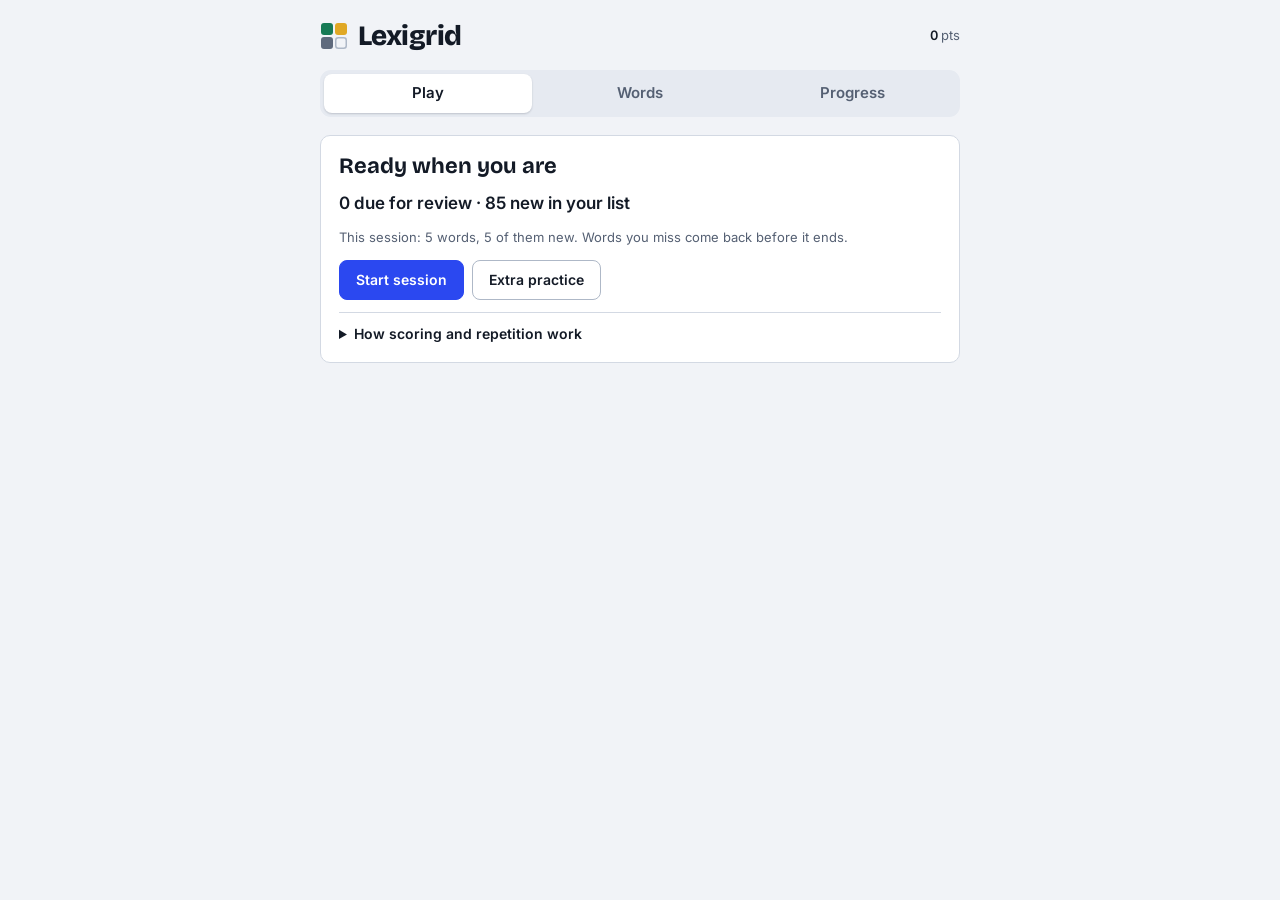
==== commit d3149c9e: "add sample vocab file" ====
--- a/index.html
+++ b/index.html
@@ -1,1051 +1,943 @@
-<!doctype html><html><head><meta charset=utf8><meta name=viewport content="width=device-width,initial-scale=1,viewport-fit=cover"><style>:root{color-scheme:light;box-sizing:border-box;padding-top:env(safe-area-inset-top,0px);padding-bottom:env(safe-area-inset-bottom,0px)}html{scroll-padding-top:env(safe-area-inset-top,0px)}body{margin:0;padding:0;font:14px -apple-system,BlinkMacSystemFont,sans-serif;background:#fff;color:#000}img{max-width:100%}[hidden]:not([hidden=until-found i]){display:none!important}</style></head><body>
-<title>Lexigrid</title>
-<meta name="claude:viewport-fit-sides" content="cover">
-<link rel="preconnect" href="https://fonts.googleapis.com">
-<link rel="preconnect" href="https://fonts.gstatic.com" crossorigin>
-<link rel="stylesheet" href="https://fonts.googleapis.com/css2?family=Bricolage+Grotesque:opsz,wght@12..96,500..800&family=DM+Mono:wght@400;500&family=Inter:wght@400..600&display=swap">
-<style>
-/* Layout: one 640px column. The prompt is an index card with a divider tab that names the Leitner box; the tiles carry the colour, the chrome stays quiet. */
-:root{
-  --font-display:'Bricolage Grotesque','Avenir Next','Segoe UI',system-ui,sans-serif;
-  --font-body:'Inter',system-ui,-apple-system,'Segoe UI',Roboto,sans-serif;
-  --font-tile:'DM Mono',ui-monospace,'SFMono-Regular',Menlo,Consolas,monospace;
-  --bg:#F1F3F7; --surface:#FFFFFF; --surface-2:#E6EAF1; --ink:#131A26; --muted:#556073;
-  --line:#D3D9E3; --line-strong:#AEB8C7;
-  --accent:#2B48F0; --on-accent:#FFFFFF; --accent-soft:#E3E8FF;
-  --good:#177A55; --on-good:#FFFFFF; --good-text:#177A55; --good-soft:#DDF1E8;
-  --near:#E0A825; --on-near:#1D1500; --near-soft:#FBEFCB;
-  --miss:#5F6A7D; --on-miss:#FFFFFF;
-  --danger:#B3261E;
-  --radius:10px;
-}
-@media (prefers-color-scheme: dark){
-  :root:not([data-theme="light"]){
-    --bg:#0E131B; --surface:#171E29; --surface-2:#212A38; --ink:#E8EDF5; --muted:#9AA6B8;
-    --line:#2B3545; --line-strong:#4A566B;
-    --accent:#8FA2FF; --on-accent:#0E131B; --accent-soft:#232C57;
-    --good:#2FB27B; --on-good:#07140E; --good-text:#52C896; --good-soft:#173629;
-    --near:#E3B23C; --on-near:#1D1500; --near-soft:#3D3113;
-    --miss:#465065; --on-miss:#E8EDF5;
-    --danger:#F2877F;
-    color-scheme:dark;
-  }
-}
-:root[data-theme="dark"]{
-  --bg:#0E131B; --surface:#171E29; --surface-2:#212A38; --ink:#E8EDF5; --muted:#9AA6B8;
-  --line:#2B3545; --line-strong:#4A566B;
-  --accent:#8FA2FF; --on-accent:#0E131B; --accent-soft:#232C57;
-  --good:#2FB27B; --on-good:#07140E; --good-text:#52C896; --good-soft:#173629;
-  --near:#E3B23C; --on-near:#1D1500; --near-soft:#3D3113;
-  --miss:#465065; --on-miss:#E8EDF5;
-  --danger:#F2877F;
-  color-scheme:dark;
-}
-
-*{box-sizing:border-box}
-body{
-  background:var(--bg); color:var(--ink);
-  font:15px/1.5 var(--font-body);
-  padding-block:20px 48px;
-  padding-left:max(16px, env(safe-area-inset-left, 0px));
-  padding-right:max(16px, env(safe-area-inset-right, 0px));
-}
-h1,h2,h3{font-family:var(--font-display);margin:0;line-height:1.15;text-wrap:balance}
-h2{font-size:22px;font-weight:700}
-h3{font-size:18px;font-weight:700}
-p{margin:0}
-a{color:var(--accent)}
-code{font-family:var(--font-tile);font-size:.92em;background:var(--surface-2);padding:1px 5px;border-radius:4px}
-:focus-visible{outline:2px solid var(--accent);outline-offset:2px}
-.muted{color:var(--muted)}
-.small{font-size:13px}
-.tnum{font-variant-numeric:tabular-nums}
-.sr{position:absolute;width:1px;height:1px;overflow:hidden;clip:rect(0 0 0 0);white-space:nowrap}
-
-.app{max-width:640px;margin:0 auto;display:flex;flex-direction:column;gap:18px}
-.stack{display:flex;flex-direction:column;gap:16px}
-.top{display:flex;align-items:center;justify-content:space-between;gap:8px 16px;flex-wrap:wrap}
-.brand{display:flex;align-items:center;gap:10px}
-.brand h1{font-size:28px;font-weight:800;letter-spacing:-.02em}
-.hdr-meta{display:flex;gap:14px;font-size:13px;color:var(--muted);font-variant-numeric:tabular-nums}
-.hdr-meta b{color:var(--ink);font-weight:600}
-.warn{background:var(--near-soft);color:var(--ink);border-radius:8px;padding:10px 12px;font-size:13px}
-
-.tabs{display:flex;gap:4px;background:var(--surface-2);padding:4px;border-radius:11px}
-.tabs a{flex:1;text-align:center;padding:8px 0;border-radius:8px;color:var(--muted);text-decoration:none;font-weight:600}
-.tabs a[aria-current="page"]{background:var(--surface);color:var(--ink);box-shadow:0 1px 2px rgba(10,20,40,.18)}
-
-.card{background:var(--surface);border:1px solid var(--line);border-radius:var(--radius);padding:18px;display:flex;flex-direction:column;gap:12px}
-.note{background:var(--accent-soft);border-radius:8px;padding:10px 12px;font-size:13px}
-.lead{font-size:17px;font-weight:600}
-.actions{display:flex;flex-wrap:wrap;gap:8px;align-items:center}
-.btn{
-  display:inline-flex;align-items:center;justify-content:center;gap:6px;
-  min-height:40px;padding:0 16px;border-radius:8px;border:1px solid var(--line-strong);
-  background:var(--surface);color:var(--ink);font:600 14px var(--font-body);cursor:pointer;
-  touch-action:manipulation;text-decoration:none;
-}
-.btn:hover{background:var(--surface-2)}
-.btn.primary{background:var(--accent);border-color:var(--accent);color:var(--on-accent)}
-.btn.primary:hover{filter:brightness(1.08)}
-.btn.ghost{border-color:transparent;background:transparent;color:var(--muted)}
-.btn.ghost:hover{background:var(--surface-2)}
-.btn.sm{min-height:34px;padding:0 12px;font-size:13px}
-.btn[disabled]{opacity:.45;cursor:not-allowed}
-.cost{font-family:var(--font-tile);font-weight:500;opacity:.8}
-.sr:focus-visible + label.btn{outline:2px solid var(--accent);outline-offset:2px}
-
-details{border-top:1px solid var(--line);padding-top:10px}
-summary{cursor:pointer;font-weight:600;font-size:14px}
-details ul{margin:8px 0 0;padding-left:18px;color:var(--muted);font-size:13px;display:flex;flex-direction:column;gap:4px}
-
-/* game */
-.sessionbar{display:flex;justify-content:space-between;gap:12px;font-size:13px;color:var(--muted)}
-.sessionbar b{color:var(--ink)}
-.track{height:4px;background:var(--surface-2);border-radius:4px;overflow:hidden;margin-top:6px}
-.track i{display:block;height:100%;background:var(--accent);border-radius:4px}
-.prompt{position:relative;margin-top:16px;background:var(--surface);border:1px solid var(--line);border-radius:var(--radius);padding:22px 18px 16px;display:flex;flex-direction:column;gap:4px}
-.prompt .tab{
-  position:absolute;bottom:100%;left:16px;margin-bottom:-1px;
-  padding:3px 12px 2px;background:var(--surface);border:1px solid var(--line);border-bottom:1px solid var(--surface);
-  border-radius:8px 8px 0 0;font:600 11px var(--font-body);letter-spacing:.08em;text-transform:uppercase;color:var(--muted);
-}
-.meaning{font-family:var(--font-display);font-size:clamp(22px,5.4vw,29px);font-weight:600;line-height:1.2;text-wrap:balance}
-.meta{font-size:13px;color:var(--muted)}
-
-.board{--cell:48px;--stagger:110ms;display:flex;flex-direction:column;align-items:center;gap:6px;padding:6px 0}
-.row{display:flex;flex-wrap:wrap;justify-content:center;gap:6px 16px;max-width:100%}
-.grp{display:flex;flex-wrap:wrap;justify-content:center;gap:5px;max-width:100%}
-.sep{align-self:center;color:var(--muted);font-family:var(--font-tile);font-size:calc(var(--cell) * .45)}
-.cell{
-  width:var(--cell);height:var(--cell);display:grid;place-items:center;
-  font-family:var(--font-tile);font-weight:500;font-size:calc(var(--cell) * .5);line-height:1;
-  border:2px solid var(--line);border-radius:6px;background:var(--surface);color:var(--ink);
-}
-.cell[data-state="typed"]{border-color:var(--line-strong)}
-.cell[data-state="hint"]{border:2px dashed var(--accent);color:var(--accent);background:transparent}
-.cell[data-state="correct"]{--tile-bg:var(--good);--tile-fg:var(--on-good);background:var(--tile-bg);color:var(--tile-fg);border-color:var(--tile-bg)}
-.cell[data-state="present"]{--tile-bg:var(--near);--tile-fg:var(--on-near);background:var(--tile-bg);color:var(--tile-fg);border-color:var(--tile-bg)}
-.cell[data-state="absent"]{--tile-bg:var(--miss);--tile-fg:var(--on-miss);background:var(--tile-bg);color:var(--tile-fg);border-color:var(--tile-bg)}
-.cell[data-state="answer"]{background:var(--surface-2);border-color:var(--surface-2)}
-.row.flip .cell{animation:flip .5s ease both;animation-delay:calc(var(--i) * var(--stagger))}
-.row.shake{animation:shake .35s}
-@keyframes flip{
-  0%{transform:rotateX(0);background:var(--surface);color:var(--ink);border-color:var(--line-strong)}
-  49%{transform:rotateX(90deg);background:var(--surface);color:var(--ink);border-color:var(--line-strong)}
-  50%{transform:rotateX(90deg);background:var(--tile-bg);color:var(--tile-fg);border-color:var(--tile-bg)}
-  100%{transform:rotateX(0);background:var(--tile-bg);color:var(--tile-fg);border-color:var(--tile-bg)}
-}
-@keyframes shake{0%,100%{transform:translateX(0)}20%{transform:translateX(-6px)}40%{transform:translateX(6px)}60%{transform:translateX(-4px)}80%{transform:translateX(4px)}}
-@media (prefers-reduced-motion: reduce){
-  .row.flip .cell,.row.shake{animation:none}
-}
-.answer-label{font-size:12px;color:var(--muted);text-align:center;margin-top:4px}
-
-#msg{min-height:22px;text-align:center;font-size:13px;color:var(--muted)}
-#controls{display:flex;justify-content:center;flex-wrap:wrap;gap:8px}
-.kb{display:flex;flex-direction:column;gap:6px;align-items:center}
-.krow{display:flex;gap:5px;width:100%;justify-content:center}
-.key{
-  flex:1 1 0;max-width:44px;height:50px;padding:0;border:0;border-radius:6px;
-  background:var(--surface-2);color:var(--ink);font:600 15px var(--font-body);cursor:pointer;touch-action:manipulation;
-}
-.key.wide{flex:1.7 1 0;max-width:70px;font-size:12px}
-.key:hover{filter:brightness(.96)}
-.key[data-state="correct"]{background:var(--good);color:var(--on-good)}
-.key[data-state="present"]{background:var(--near);color:var(--on-near)}
-.key[data-state="absent"]{background:var(--miss);color:var(--on-miss);opacity:.75}
-
-.result h3.won{color:var(--good-text)}
-.result h3.lost{color:var(--danger)}
-.pts{font-family:var(--font-display);font-size:24px;font-weight:700;font-variant-numeric:tabular-nums}
-.answer-word{font-family:var(--font-display);font-size:26px;font-weight:700}
-
-.summary-list{list-style:none;margin:0;padding:0;display:flex;flex-direction:column}
-.summary-list li{display:flex;justify-content:space-between;gap:12px;padding:8px 0;border-top:1px solid var(--line)}
-.summary-list .w{font-weight:600}
-.summary-list .when{color:var(--muted);font-size:13px;text-align:right}
-.facts{display:flex;flex-wrap:wrap;gap:6px 22px}
-.facts div{display:flex;flex-direction:column}
-.facts b{font-family:var(--font-display);font-size:24px;font-weight:700;font-variant-numeric:tabular-nums;line-height:1.2}
-.facts span{font-size:12px;color:var(--muted)}
-
-/* words + settings */
-label.fld{font-weight:600;font-size:14px}
-textarea,input[type="search"],select{
-  font:14px var(--font-body);color:var(--ink);background:var(--surface);
-  border:1px solid var(--line-strong);border-radius:8px;padding:9px 11px;max-width:100%;
-}
-textarea{width:100%;min-height:230px;resize:vertical;font-family:var(--font-tile);line-height:1.65;font-size:14px}
-select{min-height:38px}
-.field{display:flex;justify-content:space-between;align-items:center;gap:12px;padding:10px 0;border-top:1px solid var(--line)}
-.field:first-of-type{border-top:0}
-.field span.d{display:block;font-size:12px;color:var(--muted)}
-.field input[type="checkbox"]{width:20px;height:20px;accent-color:var(--accent)}
-#list-status,#backup-status{font-size:13px;min-height:20px}
-#list-status ul{margin:6px 0 0;padding-left:18px;color:var(--muted)}
-.danger-zone{display:flex;flex-wrap:wrap;gap:8px;align-items:center}
-.btn.danger{border-color:var(--danger);color:var(--danger)}
-
-/* progress */
-.stats{display:grid;grid-template-columns:repeat(auto-fit,minmax(110px,1fr));gap:14px 18px;margin:0}
-.stats div{display:flex;flex-direction:column}
-.stats dt{font-size:12px;color:var(--muted);order:2}
-.stats dd{margin:0;font-family:var(--font-display);font-size:24px;font-weight:700;font-variant-numeric:tabular-nums;line-height:1.2;order:1}
-.stages{display:grid;grid-template-columns:repeat(7,1fr);gap:6px;align-items:end}
-.stage{display:flex;flex-direction:column;align-items:center;gap:4px;min-width:0}
-.stage .n{font-weight:600;font-variant-numeric:tabular-nums;font-size:13px}
-.stage .bar{width:100%;height:92px;display:flex;align-items:flex-end}
-.stage .bar i{display:block;width:100%;height:var(--h);min-height:3px;border-radius:4px 4px 0 0;background:var(--accent)}
-.stage[data-k="new"] .bar i{background:var(--line-strong)}
-.stage[data-k="missed"] .bar i{background:var(--near)}
-.stage[data-k="box5"] .bar i{background:var(--good)}
-.stage .lab{font-size:11px;font-weight:600;text-align:center;line-height:1.2}
-.stage .int{font-size:10px;color:var(--muted);text-align:center;line-height:1.2}
-.filters{display:flex;flex-wrap:wrap;gap:8px}
-.filters input{flex:1 1 160px;min-width:0}
-.wordlist,.hist{list-style:none;margin:0;padding:0;display:flex;flex-direction:column}
-.wordlist li,.hist li{display:flex;justify-content:space-between;align-items:center;gap:12px;padding:9px 0;border-top:1px solid var(--line)}
-.wordlist .l{min-width:0;display:flex;flex-direction:column}
-.wordlist .l b{overflow-wrap:anywhere}
-.wordlist .l span{color:var(--muted);font-size:13px;overflow-wrap:anywhere}
-.wordlist .r{display:flex;flex-direction:column;align-items:flex-end;gap:2px;flex:none}
-.wordlist .r small{color:var(--muted);font-size:12px}
-.pill{display:inline-block;padding:1px 9px;border-radius:99px;font-size:12px;font-weight:600;background:var(--accent-soft);color:var(--accent)}
-.pill[data-s="new"]{background:var(--surface-2);color:var(--muted)}
-.pill[data-s="missed"]{background:var(--near-soft);color:var(--ink)}
-.pill[data-s="box5"]{background:var(--good-soft);color:var(--good-text)}
-.empty{color:var(--muted);font-size:13px;padding:6px 0}
-</style>
-
-<div class="app">
-  <header class="top">
-    <div class="brand">
-      <svg width="28" height="28" viewBox="0 0 28 28" aria-hidden="true">
-        <rect x="1" y="1" width="12" height="12" rx="3" style="fill:var(--good)"/>
-        <rect x="15" y="1" width="12" height="12" rx="3" style="fill:var(--near)"/>
-        <rect x="1" y="15" width="12" height="12" rx="3" style="fill:var(--miss)"/>
-        <rect x="15.75" y="15.75" width="10.5" height="10.5" rx="2.5" style="fill:none;stroke:var(--line-strong);stroke-width:1.5"/>
-      </svg>
-      <h1>Lexigrid</h1>
-    </div>
-    <div class="hdr-meta" id="hdr-meta"></div>
-  </header>
-  <p class="warn" id="store-warn" hidden>This browser is not keeping your progress (private window or blocked site data). Copy a backup from the Words tab before you leave.</p>
-
-  <nav class="tabs" aria-label="Sections">
-    <a href="#play" data-tab="play">Play</a>
-    <a href="#words" data-tab="words">Words</a>
-    <a href="#progress" data-tab="progress">Progress</a>
-  </nav>
-
-  <main>
-    <section id="view-play" class="stack">
-      <div id="play-root" class="stack"></div>
-    </section>
-
-    <section id="view-words" class="stack" hidden>
-      <div class="card">
-        <h2>Your word list</h2>
-        <p class="muted small">One entry per line: <code>word = meaning</code>. A tab, <code>;</code> or <code>|</code> works as the separator too, so you can paste straight from a spreadsheet. Phrases and hyphens are fine. Lines starting with # are ignored. Verbs can keep their “to” (<code>to commute = pendeln</code>); the game leaves it out of the answer.</p>
-        <label class="fld" for="words-input">Words</label>
-        <textarea id="words-input" spellcheck="false" autocapitalize="off" autocomplete="off"></textarea>
-        <div class="actions">
-          <button class="btn primary" id="save-list" type="button">Save list</button>
-          <input type="file" id="file-in" class="sr" multiple accept=".txt,.csv,.tsv,text/plain,text/csv">
-          <label class="btn" for="file-in">Load from files</label>
-          <span class="muted small" id="list-count"></span>
+<!doctype html>
+<html>
+
+<head>
+  <meta charset=utf8>
+  <meta name=viewport content="width=device-width,initial-scale=1,viewport-fit=cover">
+  <style>
+    :root {
+      color-scheme: light;
+      box-sizing: border-box;
+      padding-top: env(safe-area-inset-top, 0px);
+      padding-bottom: env(safe-area-inset-bottom, 0px)
+    }
+
+    html {
+      scroll-padding-top: env(safe-area-inset-top, 0px)
+    }
+
+    body {
+      margin: 0;
+      padding: 0;
+      font: 14px -apple-system, BlinkMacSystemFont, sans-serif;
+      background: #fff;
+      color: #000
+    }
+
+    img {
+      max-width: 100%
+    }
+
+    [hidden]:not([hidden=until-found i]) {
+      display: none !important
+    }
+  </style>
+</head>
+
+<body>
+  <title>Lexigrid</title>
+  <meta name="claude:viewport-fit-sides" content="cover">
+  <link rel="preconnect" href="https://fonts.googleapis.com">
+  <link rel="preconnect" href="https://fonts.gstatic.com" crossorigin>
+  <link rel="stylesheet"
+    href="https://fonts.googleapis.com/css2?family=Bricolage+Grotesque:opsz,wght@12..96,500..800&family=DM+Mono:wght@400;500&family=Inter:wght@400..600&display=swap">
+  <link rel="stylesheet" href="style.css">
+  <div class="app">
+    <header class="top">
+      <div class="brand">
+        <svg width="28" height="28" viewBox="0 0 28 28" aria-hidden="true">
+          <rect x="1" y="1" width="12" height="12" rx="3" style="fill:var(--good)" />
+          <rect x="15" y="1" width="12" height="12" rx="3" style="fill:var(--near)" />
+          <rect x="1" y="15" width="12" height="12" rx="3" style="fill:var(--miss)" />
+          <rect x="15.75" y="15.75" width="10.5" height="10.5" rx="2.5"
+            style="fill:none;stroke:var(--line-strong);stroke-width:1.5" />
+        </svg>
+        <h1>Lexigrid</h1>
+      </div>
+      <div class="hdr-meta" id="hdr-meta"></div>
+    </header>
+    <p class="warn" id="store-warn" hidden>This browser is not keeping your progress (private window or blocked site
+      data). Copy a backup from the Words tab before you leave.</p>
+
+    <nav class="tabs" aria-label="Sections">
+      <a href="#play" data-tab="play">Play</a>
+      <a href="#words" data-tab="words">Words</a>
+      <a href="#progress" data-tab="progress">Progress</a>
+    </nav>
+
+    <main>
+      <section id="view-play" class="stack">
+        <div id="play-root" class="stack"></div>
+      </section>
+
+      <section id="view-words" class="stack" hidden>
+        <div class="card">
+          <h2>Your word list</h2>
+          <p class="muted small">One entry per line: <code>word = meaning</code>. A tab, <code>;</code> or
+            <code>|</code> works as the separator too, so you can paste straight from a spreadsheet. Phrases and hyphens
+            are fine. Lines starting with # are ignored. Verbs can keep their “to” (<code>to commute = pendeln</code>);
+            the game leaves it out of the answer.
+          </p>
+          <label class="fld" for="words-input">Words</label>
+          <textarea id="words-input" spellcheck="false" autocapitalize="off" autocomplete="off"></textarea>
+          <div class="actions">
+            <button class="btn primary" id="save-list" type="button">Save list</button>
+            <input type="file" id="file-in" class="sr" multiple accept=".txt,.csv,.tsv,text/plain,text/csv">
+            <label class="btn" for="file-in">Load from files</label>
+            <span class="muted small" id="list-count"></span>
+          </div>
+          <div id="list-status" role="status"></div>
         </div>
-        <div id="list-status" role="status"></div>
-      </div>
-
-      <div class="card">
-        <h2>Game settings</h2>
-        <div>
-          <div class="field"><label for="set-size">Words per session<span class="d">Reviews come first, then new words.</span></label>
-            <select id="set-size"><option>5</option><option>10</option><option>15</option><option>20</option><option>30</option></select></div>
-          <div class="field"><label for="set-new">Most new words per session<span class="d">Set to 0 to only review.</span></label>
-            <select id="set-new"><option>0</option><option>3</option><option>5</option><option>10</option><option>20</option></select></div>
-          <div class="field"><label for="set-strict">Accents must match<span class="d">With this on, ä is not a. Off treats them as equal.</span></label>
-            <input type="checkbox" id="set-strict"></div>
-          <div class="field"><label for="set-hideto">Leave “to” out of verbs<span class="d">“to commute” is played as “commute”, and a note under the meaning says it is a verb.</span></label>
-            <input type="checkbox" id="set-hideto"></div>
-          <div class="field"><label for="set-layout">On-screen keyboard</label>
-            <select id="set-layout"><option value="qwerty">QWERTY</option><option value="qwertz">QWERTZ</option></select></div>
+
+        <div class="card">
+          <h2>Game settings</h2>
+          <div>
+            <div class="field"><label for="set-size">Words per session<span class="d">Reviews come first, then new
+                  words.</span></label>
+              <select id="set-size">
+                <option>5</option>
+                <option>10</option>
+                <option>15</option>
+                <option>20</option>
+                <option>30</option>
+              </select>
+            </div>
+            <div class="field"><label for="set-new">Most new words per session<span class="d">Set to 0 to only
+                  review.</span></label>
+              <select id="set-new">
+                <option>0</option>
+                <option>3</option>
+                <option>5</option>
+                <option>10</option>
+                <option>20</option>
+              </select>
+            </div>
+            <div class="field"><label for="set-strict">Accents must match<span class="d">With this on, ä is not a. Off
+                  treats them as equal.</span></label>
+              <input type="checkbox" id="set-strict">
+            </div>
+            <div class="field"><label for="set-hideto">Leave “to” out of verbs<span class="d">“to commute” is played as
+                  “commute”, and a note under the meaning says it is a verb.</span></label>
+              <input type="checkbox" id="set-hideto">
+            </div>
+            <div class="field"><label for="set-layout">On-screen keyboard</label>
+              <select id="set-layout">
+                <option value="qwertz">QWERTZ</option>
+                <option value="qwerty">QWERTY</option>
+              </select>
+            </div>
+          </div>
         </div>
-      </div>
-
-      <div class="card">
-        <h2>Backup and reset</h2>
-        <p class="muted small">Your list and progress live in this browser. Copy a backup to move them to another device or keep them safe.</p>
-        <textarea id="backup-area" style="min-height:90px" placeholder="Paste a backup here to restore it" spellcheck="false"></textarea>
-        <div class="actions">
-          <button class="btn" id="copy-backup" type="button">Copy backup</button>
-          <button class="btn" id="restore-backup" type="button">Restore from pasted backup</button>
+
+        <div class="card">
+          <h2>Backup and reset</h2>
+          <p class="muted small">Your list and progress live in this browser. Copy a backup to move them to another
+            device or keep them safe.</p>
+          <textarea id="backup-area" style="min-height:90px" placeholder="Paste a backup here to restore it"
+            spellcheck="false"></textarea>
+          <div class="actions">
+            <button class="btn" id="copy-backup" type="button">Copy backup</button>
+            <button class="btn" id="restore-backup" type="button">Restore from pasted backup</button>
+          </div>
+          <div id="backup-status" role="status"></div>
+          <div class="danger-zone" id="reset-zone"></div>
         </div>
-        <div id="backup-status" role="status"></div>
-        <div class="danger-zone" id="reset-zone"></div>
-      </div>
-    </section>
-
-    <section id="view-progress" class="stack" hidden>
-      <div class="card"><h2>Progress</h2><dl class="stats" id="prog-stats"></dl></div>
-      <div class="card">
-        <h2>Where your words are</h2>
-        <div class="stages" id="stage-chart"></div>
-        <p class="muted small">Solve a word in three guesses or fewer, without a hint, and it moves up a box and comes back later. A miss sends it back to Missed.</p>
-      </div>
-      <div class="card">
-        <h2>All words</h2>
-        <div class="filters">
-          <input type="search" id="wf-q" placeholder="Search words or meanings" aria-label="Search words">
-          <select id="wf-show" aria-label="Show">
-            <option value="all">All</option><option value="due">Due now</option><option value="missed">Missed</option>
-            <option value="new">New</option><option value="mastered">Mastered</option>
-          </select>
+      </section>
+
+      <section id="view-progress" class="stack" hidden>
+        <div class="card">
+          <h2>Progress</h2>
+          <dl class="stats" id="prog-stats"></dl>
         </div>
-        <ul class="wordlist" id="word-ul"></ul>
-      </div>
-      <div class="card"><h2>Recent sessions</h2><ul class="hist" id="hist"></ul></div>
-    </section>
-  </main>
-  <div class="sr" id="sr" aria-live="polite"></div>
-</div>
-
-<script id="logic">
-// ===== Pure logic: rules, scoring, scheduling. No DOM access. =====
-const LETTER_RE=/[\p{L}\p{N}]/u, MARK_RE=/\p{M}/u;
-const INTERVALS=[0,1,3,7,16,35];             // days until review, by box 0..5
-const GUESS_POINTS=[100,80,65,50,35,20];     // points by guess number
-const HINT_COST=15, MIN_POINTS=10, MAX_ATTEMPTS=6, MIN_LEN=2, MAX_LEN=20;
-const SAMPLE=['perro = dog','gato = cat','casa = house','nube = cloud','playa = beach','cuchara = spoon','ventana = window','tormenta = storm','aprender = to learn','desayuno = breakfast','escalera = staircase','mariposa = butterfly','biblioteca = library','pájaro = bird','montaña = mountain','buenos días = good morning'].join('\n');
-
-const uid=()=>Math.random().toString(36).slice(2,9)+Date.now().toString(36).slice(-4);
-function shuffle(a){a=a.slice();for(let i=a.length-1;i>0;i--){const j=Math.floor(Math.random()*(i+1));[a[i],a[j]]=[a[j],a[i]];}return a;}
-function fold(s){return s.normalize('NFD').replace(/\p{M}/gu,'').normalize('NFC');}
-function normLetter(ch,strict){const l=ch.toLowerCase();return strict?l:fold(l);}
-
-const TO_RE=/^to\s+(?=\S)/i;
-function coreTerm(term,hideTo){return hideTo&&TO_RE.test(term)?term.replace(TO_RE,''):term;}
-function tokenize(term){
-  const slots=[];let n=0;
-  for(const ch of term.normalize('NFC')){
-    const last=slots[slots.length-1];
-    if(MARK_RE.test(ch)&&last&&last.type==='l'){last.ch+=ch;continue;}
-    if(LETTER_RE.test(ch)){slots.push({type:'l',ch});n++;}
-    else if(/\s/.test(ch)){slots.push({type:'s',ch:' '});}
-    else{slots.push({type:'s',ch});}
-  }
-  return {slots,n};
-}
-
-function evaluate(g,t){
-  const n=t.length,marks=Array(n).fill('absent'),left={};
-  for(let i=0;i<n;i++){if(g[i]===t[i])marks[i]='correct';else left[t[i]]=(left[t[i]]||0)+1;}
-  for(let i=0;i<n;i++){if(marks[i]==='correct')continue;if(left[g[i]]>0){marks[i]='present';left[g[i]]--;}}
-  return marks;
-}
-
-function cleanCell(s){return s.trim().replace(/^"(.*)"$/,'$1').replace(/\s+/g,' ').trim().normalize('NFC');}
-function splitLine(line){
-  const seps=[/=/,/\t/,/;/,/\|/,/\s[-–—]\s/];
-  for(const re of seps){const m=re.exec(line);if(m)return [line.slice(0,m.index),line.slice(m.index+m[0].length)];}
-  const c=line.indexOf(',');
-  if(c>0)return [line.slice(0,c),line.slice(c+1)];
-  return [line,''];
-}
-function parseList(text){
-  const entries=[],skipped=[],seen=new Set();
-  String(text).split(/\r?\n/).forEach((raw,i)=>{
-    const line=raw.trim();
-    if(!line||line.startsWith('#'))return;
-    const [t,h]=splitLine(line);
-    const term=cleanCell(t),hint=cleanCell(h);
-    const n=tokenize(coreTerm(term,true)).n;
-    const bad=(reason)=>skipped.push({line:i+1,text:line,reason});
-    if(!term)return bad('no word');
-    if(!hint)return bad('no meaning after the word');
-    if(n<MIN_LEN)return bad('needs at least '+MIN_LEN+' letters');
-    if(n>MAX_LEN)return bad('longer than '+MAX_LEN+' letters');
-    const key=term.toLowerCase();
-    if(seen.has(key))return bad('duplicate of an earlier line');
-    seen.add(key);
-    entries.push({term,hint});
-  });
-  return {entries,skipped};
-}
-
-function newWord(e){return {id:uid(),term:e.term,hint:e.hint,box:0,due:0,tries:0,wins:0,lapses:0,last:0};}
-function mergeWords(existing,entries){
-  const map=new Map(existing.map(w=>[w.term.toLowerCase(),w]));
-  let added=0,updated=0;const out=[];
-  for(const e of entries){
-    const k=e.term.toLowerCase(),old=map.get(k);
-    if(old){if(old.hint!==e.hint||old.term!==e.term)updated++;out.push({...old,term:e.term,hint:e.hint});map.delete(k);}
-    else{out.push(newWord(e));added++;}
-  }
-  return {words:out,added,updated,removed:map.size};
-}
-
-function startOfDay(ts){const d=new Date(ts);return new Date(d.getFullYear(),d.getMonth(),d.getDate()).getTime();}
-function addDays(ts,n){const d=new Date(ts);return new Date(d.getFullYear(),d.getMonth(),d.getDate()+n).getTime();}
-function dayKey(ts){const d=new Date(ts);return d.getFullYear()+'-'+String(d.getMonth()+1).padStart(2,'0')+'-'+String(d.getDate()).padStart(2,'0');}
-function dueLabel(ts,now){
-  if(ts<=now)return 'now';
-  const d=Math.round((startOfDay(ts)-startOfDay(now))/86400000);
-  if(d<=0)return 'later today';
-  if(d===1)return 'tomorrow';
-  if(d<14)return 'in '+d+' days';
-  if(d<60)return 'in '+Math.round(d/7)+' weeks';
-  return 'in '+Math.round(d/30)+' months';
-}
-function effStreak(stats,now){
-  if(!stats.streak)return 0;
-  return (stats.lastDay===dayKey(now)||stats.lastDay===dayKey(addDays(now,-1)))?stats.streak:0;
-}
-function updateDayStreak(stats,now){
-  const today=dayKey(now);
-  if(stats.lastDay===today)return;
-  stats.streak=stats.lastDay===dayKey(addDays(now,-1))?stats.streak+1:1;
-  stats.lastDay=today;
-}
-
-const isDue=(w,now)=>w.tries>0&&w.due<=now;
-function stageOf(w){if(w.tries===0)return 'new';if(w.box===0)return 'missed';return 'box'+w.box;}
-
-function scoreFor(guesses,hints,streak,relearn){
-  const base=GUESS_POINTS[guesses-1];
-  const afterHints=Math.max(MIN_POINTS,base-HINT_COST*hints);
-  const mult=1+0.1*Math.min(streak,10);
-  let pts=afterHints*mult;
-  if(relearn)pts*=0.5;
-  return {base,afterHints,mult,points:Math.round(pts)};
-}
-
-function applyResult(w,r,now){
-  const wasNew=w.tries===0;
-  w.tries++;w.last=now;
-  if(r.solved){
-    w.wins++;
-    const clean=r.hints===0&&r.guesses<=3;
-    w.box=clean?Math.min(5,w.box+1):Math.max(1,w.box);
-    if(r.relearn)w.box=1;
-    w.due=addDays(now,INTERVALS[w.box]);
-  }else{
-    if(!wasNew)w.lapses++;
-    w.box=0;w.due=now;
-  }
-  return w;
-}
-
-function pickSession(words,s,now){
-  const due=words.filter(w=>isDue(w,now)).sort((a,b)=>a.box-b.box||a.due-b.due);
-  const fresh=words.filter(w=>w.tries===0);
-  const dueTake=due.slice(0,s.sessionSize);
-  const newTake=fresh.slice(0,Math.max(0,Math.min(s.newPerSession,s.sessionSize-dueTake.length)));
-  return {words:shuffle([...dueTake,...newTake]),due:dueTake.length,fresh:newTake.length,dueTotal:due.length,freshTotal:fresh.length};
-}
-function practicePick(words,size){
-  const seen=words.filter(w=>w.tries>0).sort((a,b)=>a.box-b.box||a.due-b.due);
-  const rest=words.filter(w=>w.tries===0);
-  return shuffle([...seen,...rest].slice(0,size));
-}
-
-function sanitize(o){
-  const num=(v,d,min,max)=>{v=Number(v);return Number.isFinite(v)?Math.min(max,Math.max(min,v)):d;};
-  const ok=w=>w&&typeof w.term==='string'&&typeof w.hint==='string'&&(()=>{const n=tokenize(coreTerm(w.term,true)).n;return n>=MIN_LEN&&n<=MAX_LEN;})();
-  const words=(Array.isArray(o.words)?o.words:[]).filter(ok).map(w=>({
-    id:String(w.id||uid()),term:w.term,hint:w.hint,box:num(w.box,0,0,5),due:num(w.due,0,0,8.64e15),
-    tries:num(w.tries,0,0,1e6),wins:num(w.wins,0,0,1e6),lapses:num(w.lapses,0,0,1e6),last:num(w.last,0,0,8.64e15)
-  }));
-  const st=o.settings||{};
-  const settings={sessionSize:num(st.sessionSize,10,3,50),newPerSession:num(st.newPerSession,5,0,50),strict:st.strict!==false,hideTo:st.hideTo!==false,layout:st.layout==='qwertz'?'qwertz':'qwerty'};
-  const sx=o.stats||{};
-  const stats={points:num(sx.points,0,0,1e9),best:num(sx.best,0,0,1e9),streak:num(sx.streak,0,0,1e5),lastDay:typeof sx.lastDay==='string'?sx.lastDay:'',
-    sessions:Array.isArray(sx.sessions)?sx.sessions.filter(s=>s&&typeof s==='object').slice(0,30):[]};
-  return {v:1,words,settings,stats,sample:!!o.sample};
-}
-function freshState(){
-  return sanitize({words:parseList(SAMPLE).entries.map(newWord),sample:true});
-}
-</script>
-
-<script>
-(function(){
-'use strict';
-const KEY='lexigrid.v1';
-const $=(s,r=document)=>r.querySelector(s);
-const esc=s=>String(s).replace(/[&<>"']/g,c=>({'&':'&amp;','<':'&lt;','>':'&gt;','"':'&quot;',"'":'&#39;'}[c]));
-const disp=ch=>{const u=ch.toUpperCase();return u.length===ch.length?u:ch;};
-const reduceMotion=()=>!!(window.matchMedia&&matchMedia('(prefers-reduced-motion: reduce)').matches);
-const plural=(n,w)=>n+' '+w+(n===1?'':'s');
-
-let storageOK=true;
-try{localStorage.setItem('lexigrid.t','1');localStorage.removeItem('lexigrid.t');}catch(e){storageOK=false;}
-
-function load(){
-  try{
-    const raw=localStorage.getItem(KEY);
-    if(raw){const o=JSON.parse(raw);if(o&&Array.isArray(o.words))return sanitize(o);}
-  }catch(e){}
-  return freshState();
-}
-let S=load(),G=null,route='play',pendingReset=false;
-
-function save(){
-  if(!storageOK)return;
-  try{localStorage.setItem(KEY,JSON.stringify(S));}
-  catch(e){storageOK=false;$('#store-warn').hidden=false;}
-}
-
-/* ---------- header and routing ---------- */
-function renderHeader(){
-  const st=effStreak(S.stats,Date.now());
-  $('#hdr-meta').innerHTML='<span><b>'+S.stats.points.toLocaleString()+'</b> pts</span>'+(st>0?'<span><b>'+st+'</b>-day streak</span>':'');
-  $('#store-warn').hidden=storageOK;
-}
-function setRoute(){
-  const h=location.hash.replace('#','');
-  route=['play','words','progress'].includes(h)?h:'play';
-  document.querySelectorAll('.tabs a').forEach(a=>{
-    if(a.dataset.tab===route)a.setAttribute('aria-current','page');else a.removeAttribute('aria-current');
-  });
-  ['play','words','progress'].forEach(r=>{$('#view-'+r).hidden=r!==route;});
-  if(route==='play'){renderPlay();}
-  if(route==='words'){fillWords();}
-  if(route==='progress'){renderProgress();}
-  renderHeader();
-}
-window.addEventListener('hashchange',setRoute);
-
-/* ---------- play: home ---------- */
-function renderPlay(){
-  if(!G)renderHome();
-  else if(G.done)renderSummary();
-  else renderGame();
-}
-
-function renderHome(){
-  const now=Date.now(),W=S.words;
-  const due=W.filter(w=>isDue(w,now)).length,fresh=W.filter(w=>w.tries===0).length;
-  const pick=pickSession(W,S.settings,now);
-  const n=pick.words.length;
-  let html='';
-  if(S.sample)html+='<div class="note">You are playing with an example Spanish list. Replace it with your own in <a href="#words">Words</a>.</div>';
-  if(!W.length){
-    html+='<div class="card"><h2>No words yet</h2><p class="muted">Add a few lines like <code>perro = dog</code> in <a href="#words">Words</a>, then come back.</p></div>';
-  }else if(n>0){
-    html+='<div class="card"><h2>Ready when you are</h2>'
-      +'<p class="lead">'+due+' due for review · '+fresh+' new in your list</p>'
-      +'<p class="muted small">This session: '+plural(n,'word')+(pick.fresh?', '+pick.fresh+' of them new':'')+'. Words you miss come back before it ends.</p>'
-      +'<div class="actions"><button class="btn primary" type="button" data-action="start">Start session</button>'
-      +'<button class="btn" type="button" data-action="practice">Extra practice</button></div>'
-      +howItWorks()+'</div>';
-  }else{
-    const next=Math.min(...W.filter(w=>w.tries>0).map(w=>w.due));
-    html+='<div class="card"><h2>You are all caught up</h2>'
-      +'<p class="lead">Next review '+esc(dueLabel(next,now))+'</p>'
-      +'<p class="muted small">Extra practice mixes your weakest words and leaves the schedule alone.</p>'
-      +'<div class="actions"><button class="btn primary" type="button" data-action="practice">Extra practice</button></div>'
-      +howItWorks()+'</div>';
-  }
-  $('#play-root').innerHTML=html;
-}
-function howItWorks(){
-  return '<details><summary>How scoring and repetition work</summary><ul>'
-    +'<li>Guess the word from its meaning. Green is the right letter in the right place, yellow is in the word but elsewhere.</li>'
-    +'<li>Points: 100 for the first guess, then 80, 65, 50, 35, 20. A revealed letter costs '+HINT_COST+'.</li>'
-    +'<li>Every word you solve in a row adds 0.1 to a multiplier, up to ×2.</li>'
-    +'<li>Solve in three guesses or fewer without a hint and the word moves up a box. Reviews come after 1, 3, 7, 16 and 35 days.</li>'
-    +'<li>Miss a word and it returns later in the same session for half points, then drops to the first box.</li>'
-    +'</ul></details>';
-}
-
-/* ---------- play: session ---------- */
-function startSession(cram){
-  let words;
-  if(cram)words=practicePick(S.words,S.settings.sessionSize);
-  else words=pickSession(S.words,S.settings,Date.now()).words;
-  if(!words.length)return;
-  const set=new Set();
-  S.words.forEach(w=>tokenize(coreTerm(w.term,S.settings.hideTo)).slots.forEach(s=>{if(s.type==='l')set.add(normLetter(s.ch,S.settings.strict));}));
-  G={queue:words.map(w=>({id:w.id,retry:0,relearn:false})),idx:0,cram,score:0,streak:0,results:[],done:false,cur:null,
-     letters:[...set].sort((a,b)=>a.localeCompare(b))};
-  startWord();
-}
-
-function startWord(){
-  const item=G.queue[G.idx];
-  const word=S.words.find(w=>w.id===item.id);
-  if(!word){
-    if(G.idx+1>=G.queue.length)return showSummary();
-    G.idx++;return startWord();
-  }
-  const stripped=!!S.settings.hideTo&&TO_RE.test(word.term);
-  const tk=tokenize(coreTerm(word.term,S.settings.hideTo)),strict=S.settings.strict;
-  const raw=tk.slots.filter(s=>s.type==='l').map(s=>s.ch.toLowerCase());
-  const tab=item.relearn?'Second chance':word.tries===0?'New word':word.box===0?'Missed before':'Box '+word.box;
-  G.cur={word,item,verbTo:stripped,slots:tk.slots,n:tk.n,raw,norm:raw.map(ch=>normLetter(ch,strict)),strict,tab,
-    rows:[],typed:[],revealed:new Set(),hints:0,status:'playing',busy:false,flipRow:-1,shake:false,keys:{},result:null,info:null,requeued:false};
-  renderPlay();
-}
-
-function renderGame(){
-  const c=G.cur,total=G.queue.length;
-  const mult=(1+0.1*Math.min(G.streak,10)).toFixed(1);
-  const groups=c.slots.filter(s=>s.type==='s'&&s.ch===' ').length+1;
-  $('#play-root').innerHTML=
-    '<div><div class="sessionbar"><span>Word <b>'+(G.idx+1)+'</b> of '+total+(G.cram?' · practice':'')+'</span>'
-    +'<span class="tnum">Score <b>'+G.score+'</b> · streak ×'+mult+'</span></div>'
-    +'<div class="track" aria-hidden="true"><i style="width:'+Math.round(100*G.idx/total)+'%"></i></div></div>'
-    +'<div class="prompt"><span class="tab">'+esc(c.tab)+'</span><p class="meaning">'+esc(c.word.hint)+'</p>'
-    +'<p class="meta">'+plural(c.n,'letter')+(groups>1?' · '+groups+' words':'')+(c.verbTo?' · verb, “to” is not part of the answer':'')+'</p></div>'
-    +'<div id="board" class="board" role="group" aria-label="Your guesses"></div>'
-    +'<div id="msg" role="status"></div><div id="controls"></div><div id="kb" class="kb"></div><div id="result"></div>';
-  renderBoard();renderControls();
-  if(c.status==='playing')renderKeyboard();else renderResult();
-  fitBoard();
-}
-
-function renderBoard(){
-  const c=G.cur,el=$('#board');if(!el)return;
-  let html='';
-  for(let r=0;r<MAX_ATTEMPTS;r++){
-    const row=c.rows[r];
-    const active=!row&&r===c.rows.length&&c.status==='playing';
-    html+='<div class="row'+(r===c.flipRow?' flip':'')+(active&&c.shake?' shake':'')+'">';
-    html+=rowHTML(c,(li,ti)=>{
-      let ch='',state='empty';
-      if(row){ch=row.chars[li];state=row.marks[li];}
-      else if(active){
-        if(c.revealed.has(li)){ch=c.raw[li];state='hint';}
-        else if(c.typed[ti]){ch=c.typed[ti];state='typed';}
-      }
-      return '<div class="cell" data-state="'+state+'" style="--i:'+li+'">'+(ch?esc(disp(ch)):'')+'</div>';
-    });
-    html+='</div>';
-  }
-  if(c.status==='lost'){
-    html+='<div class="row">'+rowHTML(c,li=>'<div class="cell" data-state="answer">'+esc(disp(c.raw[li]))+'</div>')+'</div>';
-    html+='<div class="answer-label">The answer</div>';
-  }
-  el.style.setProperty('--stagger',(reduceMotion()?0:Math.max(40,Math.min(110,Math.floor(1100/c.n))))+'ms');
-  el.innerHTML=html;
-}
-function rowHTML(c,cellFn){
-  let html='<div class="grp">',li=0,ti=0;
-  for(const s of c.slots){
-    if(s.type==='s'){
-      if(s.ch===' ')html+='</div><div class="grp">';
-      else html+='<span class="sep">'+esc(s.ch)+'</span>';
-      continue;
-    }
-    html+=cellFn(li,ti);
-    if(!c.revealed.has(li))ti++;
-    li++;
-  }
-  return html+'</div>';
-}
-function fitBoard(){
-  const b=$('#board');if(!b||!G||!G.cur)return;
-  const c=G.cur,w=b.clientWidth||320,gap=5;
-  const groups=[0];
-  c.slots.forEach(s=>{if(s.type==='l')groups[groups.length-1]++;else if(s.ch===' ')groups.push(0);});
-  const oneLine=(w-gap*(c.n-groups.length)-16*(groups.length-1))/c.n;
-  const longest=Math.max(...groups);
-  const wrapFit=(w-gap*(longest-1))/longest;
-  let cell=oneLine>=30?oneLine:Math.min(34,wrapFit);
-  cell=Math.max(20,Math.min(52,Math.floor(cell)));
-  b.style.setProperty('--cell',cell+'px');
-}
-
-const ROWS={qwerty:['qwertyuiop','asdfghjkl','zxcvbnm'],qwertz:['qwertzuiop','asdfghjkl','yxcvbnm']};
-function renderKeyboard(){
-  const c=G.cur,el=$('#kb');if(!el)return;
-  const key=l=>'<button class="key" type="button" data-action="key" data-key="'+esc(l)+'" data-state="'+(c.keys[l]||'')+'">'+esc(disp(l))+'</button>';
-  const hasLatin=G.letters.some(l=>/^[a-z]$/.test(l));
-  const extras=G.letters.filter(l=>!/^[a-z]$/.test(l));
-  let html='';
-  if(hasLatin){
-    const rows=ROWS[S.settings.layout]||ROWS.qwerty;
-    rows.forEach((r,i)=>{
-      html+='<div class="krow">';
-      if(i===2)html+='<button class="key wide" type="button" data-action="enter">Enter</button>';
-      html+=[...r].map(key).join('');
-      if(i===2)html+='<button class="key wide" type="button" data-action="back" aria-label="Backspace">⌫</button>';
-      html+='</div>';
-    });
-  }
-  for(let i=0;i<extras.length;i+=10){
-    html+='<div class="krow">'+extras.slice(i,i+10).map(key).join('')+'</div>';
-  }
-  if(!hasLatin)html+='<div class="krow"><button class="key wide" type="button" data-action="enter">Enter</button><button class="key wide" type="button" data-action="back" aria-label="Backspace">⌫</button></div>';
-  el.innerHTML=html;
-}
-function hintCandidates(c){
-  const green=new Set();
-  c.rows.forEach(r=>r.marks.forEach((m,i)=>{if(m==='correct')green.add(i);}));
-  return [...Array(c.n).keys()].filter(i=>!c.revealed.has(i)&&!green.has(i));
-}
-function renderControls(){
-  const c=G.cur,el=$('#controls');if(!el)return;
-  if(c.status!=='playing'){el.innerHTML='';return;}
-  const max=Math.max(1,Math.floor(c.n/3));
-  const can=c.hints<max&&!c.busy&&hintCandidates(c).length>0;
-  el.innerHTML='<button class="btn sm" type="button" data-action="hint"'+(can?'':' disabled')+'>Reveal a letter <span class="cost">−'+HINT_COST+'</span></button>'
-    +'<button class="btn ghost sm" type="button" data-action="giveup">Show answer</button>';
-}
-
-function flash(msg){
-  const m=$('#msg');if(!m)return;
-  m.textContent=msg;
-  clearTimeout(flash.t);
-  flash.t=setTimeout(()=>{const x=$('#msg');if(x)x.textContent='';},1800);
-}
-function announce(t){$('#sr').textContent=t;}
-
-function typeLetter(ch){
-  const c=G&&G.cur;if(!c||c.status!=='playing'||c.busy)return;
-  if(c.typed.length>=c.n-c.revealed.size)return;
-  c.typed.push(ch.toLowerCase());
-  renderBoard();
-}
-function backspace(){
-  const c=G&&G.cur;if(!c||c.status!=='playing'||c.busy)return;
-  c.typed.pop();renderBoard();
-}
-function reveal(){
-  const c=G&&G.cur;if(!c||c.status!=='playing'||c.busy)return;
-  if(c.hints>=Math.max(1,Math.floor(c.n/3)))return;
-  const cand=hintCandidates(c);if(!cand.length)return;
-  c.revealed.add(cand[Math.floor(Math.random()*cand.length)]);
-  c.hints++;
-  const cap=c.n-c.revealed.size;
-  if(c.typed.length>cap)c.typed.length=cap;
-  renderBoard();renderControls();
-}
-const RANK={absent:1,present:2,correct:3};
-function submit(){
-  const c=G&&G.cur;if(!c||c.status!=='playing'||c.busy)return;
-  if(c.typed.length<c.n-c.revealed.size){
-    flash('Not enough letters');
-    c.shake=true;renderBoard();
-    setTimeout(()=>{c.shake=false;if(G&&G.cur===c&&c.status==='playing')renderBoard();},380);
-    return;
-  }
-  const chars=[];let ti=0;
-  for(let i=0;i<c.n;i++)chars.push(c.revealed.has(i)?c.raw[i]:c.typed[ti++]);
-  const gNorm=chars.map(ch=>normLetter(ch,c.strict));
-  const marks=evaluate(gNorm,c.norm);
-  const shown=chars.map((ch,i)=>marks[i]==='correct'?c.raw[i]:ch);
-  c.rows.push({chars:shown,marks});c.typed=[];
-  gNorm.forEach((l,i)=>{if((RANK[marks[i]]||0)>(RANK[c.keys[l]]||0))c.keys[l]=marks[i];});
-  const won=marks.every(m=>m==='correct');
-  c.busy=true;c.flipRow=c.rows.length-1;
-  renderBoard();renderControls();
-  announce('Guess '+c.rows.length+': '+shown.map((ch,i)=>disp(ch)+' '+marks[i]).join(', '));
-  const delay=reduceMotion()?60:c.n*Math.max(40,Math.min(110,Math.floor(1100/c.n)))+500;
-  setTimeout(()=>{
-    c.busy=false;c.flipRow=-1;
-    if(won)finish(true);
-    else if(c.rows.length>=MAX_ATTEMPTS)finish(false);
-    else{renderBoard();renderKeyboard();renderControls();}
-  },delay);
-}
-
-function finish(won){
-  const c=G.cur;if(c.status!=='playing')return;
-  c.status=won?'won':'lost';
-  const item=c.item,guesses=c.rows.length;
-  let pts=0;
-  if(won){
-    c.info=scoreFor(guesses,c.hints,G.streak,item.relearn);
-    pts=c.info.points;G.score+=pts;G.streak++;
-    S.stats.points+=pts;
-  }else{
-    G.streak=0;
-  }
-  c.result={id:c.word.id,solved:won,guesses,hints:c.hints,points:pts,relearn:item.relearn};
-  G.results.push(c.result);
-  if(!G.cram)applyResult(c.word,{solved:won,guesses,hints:c.hints,relearn:item.relearn},Date.now());
-  if(!won&&item.retry<2){
-    G.queue.splice(Math.min(G.queue.length,G.idx+4),0,{id:item.id,retry:item.retry+1,relearn:true});
-    c.requeued=true;
-  }
-  save();renderHeader();
-  announce(won?'Solved in '+guesses+(guesses===1?' guess':' guesses'):'Not solved. The word was '+c.word.term);
-  renderGame();
-}
-function giveUp(){
-  const c=G&&G.cur;if(!c||c.status!=='playing'||c.busy)return;
-  finish(false);
-}
-
-function renderResult(){
-  const c=G.cur,el=$('#result');if(!el)return;
-  const now=Date.now(),w=c.word,last=G.idx+1>=G.queue.length;
-  let html='<div class="card result">';
-  if(c.status==='won'){
-    const i=c.info;
-    html+='<h3 class="won">Solved in '+plural(c.rows.length,'guess')+(c.rows.length===1?'. Nice.':'')+'</h3>'
-      +'<p class="pts">+'+c.result.points+' points</p>'
-      +'<p class="muted small">'+i.base+' for the guess'+(c.hints?', −'+(HINT_COST*c.hints)+' for '+plural(c.hints,'revealed letter'):'')
-      +' × '+i.mult.toFixed(1)+' streak'+(c.item.relearn?', half points for a second chance':'')+'</p>';
-  }else{
-    html+='<h3 class="lost">Not this time</h3><p class="answer-word">'+esc(w.term)+'</p>'
-      +'<p class="muted small">'+esc(w.hint)+'</p>';
-  }
-  if(G.cram){
-    html+='<p class="small">Practice mode. The schedule did not change.</p>';
-  }else if(c.status==='won'){
-    html+='<p class="small">Next review <b>'+esc(dueLabel(w.due,now))+'</b> · Box '+w.box+' of 5</p>';
-  }else if(c.requeued){
-    html+='<p class="small">It comes back a few words from now.</p>';
-  }else{
-    html+='<p class="small">It will be first in your next session.</p>';
-  }
-  html+='<div class="actions"><button class="btn primary" type="button" data-action="next">'+(last?'See results':'Next word')+'</button>'
-    +'<button class="btn ghost" type="button" data-action="quit">End session</button></div></div>';
-  el.innerHTML=html;
-  const b=el.querySelector('[data-action="next"]');if(b)b.focus({preventScroll:true});
-}
-
-function next(){
-  if(!G||!G.cur||G.cur.status==='playing')return;
-  if(G.idx+1>=G.queue.length)return showSummary();
-  G.idx++;startWord();
-}
-
-function showSummary(){
-  if(!G)return;
-  G.done=true;
-  const first=G.results.filter(r=>!r.relearn);
-  if(!G.recorded){
-    G.recorded=true;
-    if(first.length){
-      S.stats.best=Math.max(S.stats.best,G.score);
-      S.stats.sessions.unshift({t:Date.now(),score:G.score,solved:first.filter(r=>r.solved).length,total:first.length,cram:!!G.cram});
-      S.stats.sessions=S.stats.sessions.slice(0,30);
-      updateDayStreak(S.stats,Date.now());
-      save();
-    }
-  }
-  renderHeader();renderPlay();
-}
-function renderSummary(){
-  const now=Date.now();
-  const first=G.results.filter(r=>!r.relearn);
-  const solved=first.filter(r=>r.solved);
-  const missed=first.filter(r=>!r.solved);
-  const avg=solved.length?(solved.reduce((a,r)=>a+r.guesses,0)/solved.length).toFixed(1):'–';
-  let html='<div class="card"><h2>'+(first.length?'Session complete':'Session ended')+'</h2>'
-    +'<div class="facts"><div><b>'+G.score+'</b><span>points</span></div>'
-    +'<div><b>'+solved.length+'/'+first.length+'</b><span>solved first time</span></div>'
-    +'<div><b>'+avg+'</b><span>avg guesses</span></div></div>';
-  if(G.cram)html+='<p class="muted small">Practice session. The schedule did not change.</p>';
-  if(missed.length){
-    html+='<h3>Worth another look</h3><ul class="summary-list">'+missed.map(r=>{
-      const w=S.words.find(x=>x.id===r.id);if(!w)return '';
-      const when=G.cram?'':(w.due<=now?'next session':esc(dueLabel(w.due,now)));
-      return '<li><span><span class="w">'+esc(w.term)+'</span><br><span class="muted small">'+esc(w.hint)+'</span></span><span class="when">'+when+'</span></li>';
-    }).join('')+'</ul>';
-  }else if(first.length){
-    html+='<p>No misses. Everything you saw today was a hit.</p>';
-  }
-  html+='<div class="actions"><button class="btn primary" type="button" data-action="again">Play again</button>'
-    +'<button class="btn" type="button" data-action="home">Done</button></div></div>';
-  $('#play-root').innerHTML=html;
-}
-
-$('#play-root').addEventListener('click',e=>{
-  const b=e.target.closest('[data-action]');if(!b)return;
-  const a=b.dataset.action;
-  if(a==='start')startSession(false);
-  else if(a==='practice')startSession(true);
-  else if(a==='key'){typeLetter(b.dataset.key);b.blur();}
-  else if(a==='enter'){submit();b.blur();}
-  else if(a==='back'){backspace();b.blur();}
-  else if(a==='hint'){reveal();b.blur();}
-  else if(a==='giveup')giveUp();
-  else if(a==='next')next();
-  else if(a==='quit'){if(G&&G.results.length)showSummary();else{G=null;renderPlay();}}
-  else if(a==='again'){const cram=G&&G.cram;G=null;startSession(!!cram&&!S.words.some(w=>isDue(w,Date.now())||w.tries===0));}
-  else if(a==='home'){G=null;renderPlay();}
-});
-
-document.addEventListener('keydown',e=>{
-  if(route!=='play'||!G||G.done||!G.cur)return;
-  const t=e.target;
-  if(t&&/^(INPUT|TEXTAREA|SELECT)$/.test(t.tagName))return;
-  if(e.ctrlKey||e.metaKey||e.altKey)return;
-  const c=G.cur;
-  if(e.key==='Enter'){e.preventDefault();if(c.status==='playing')submit();else next();return;}
-  if(c.status!=='playing')return;
-  if(e.key==='Backspace'){e.preventDefault();backspace();return;}
-  if(e.key.length===1&&LETTER_RE.test(e.key)){e.preventDefault();typeLetter(e.key);}
-});
-if(window.ResizeObserver)new ResizeObserver(()=>fitBoard()).observe($('#play-root'));
-window.addEventListener('resize',fitBoard);
-
-/* ---------- words tab ---------- */
-function abortSession(){if(G){G=null;}}
-function ensureOption(sel,val){
-  if(![...sel.options].some(o=>o.value===String(val))){
-    const o=document.createElement('option');o.value=String(val);o.textContent=String(val);sel.appendChild(o);
-  }
-  sel.value=String(val);
-}
-function fillWords(){
-  $('#words-input').value=S.words.map(w=>w.term+' = '+w.hint).join('\n');
-  ensureOption($('#set-size'),S.settings.sessionSize);
-  ensureOption($('#set-new'),S.settings.newPerSession);
-  $('#set-strict').checked=S.settings.strict;
-  $('#set-hideto').checked=S.settings.hideTo;
-  replaceNext=S.sample;
-  $('#set-layout').value=S.settings.layout;
-  $('#list-count').textContent=plural(S.words.length,'word')+' saved';
-  $('#list-status').textContent='';$('#backup-status').textContent='';
-  renderReset();
-}
-function saveList(force){
-  const parsed=parseList($('#words-input').value);
-  const st=$('#list-status');
-  if(!parsed.entries.length){
-    st.innerHTML='No valid lines found, so nothing was changed. Use the form <code>word = meaning</code>.';
-    return;
-  }
-  const m=mergeWords(S.words,parsed.entries);
-  if(m.removed>0&&!force&&!S.sample){
-    st.innerHTML=plural(m.removed,'word')+' in your saved list '+(m.removed===1?'is':'are')+' missing from this text and would be removed with '+(m.removed===1?'its':'their')+' progress. '
-      +'<button class="btn sm danger" type="button" id="confirm-save">Save and remove</button>';
-    return;
-  }
-  abortSession();
-  S.words=m.words;S.sample=false;save();
-  let msg='Saved '+plural(m.words.length,'word')+' ('+m.added+' new'+(m.updated?', '+m.updated+' changed':'')+(m.removed?', '+m.removed+' removed':'')+').';
-  if(parsed.skipped.length){
-    msg+=' '+plural(parsed.skipped.length,'line')+' skipped:<ul>'+parsed.skipped.slice(0,6).map(s=>'<li>line '+s.line+': '+esc(s.reason)+'</li>').join('')
-      +(parsed.skipped.length>6?'<li>and '+(parsed.skipped.length-6)+' more</li>':'')+'</ul>';
-  }
-  st.innerHTML=msg;
-  $('#list-count').textContent=plural(S.words.length,'word')+' saved';
-  renderHeader();
-}
-$('#save-list').addEventListener('click',()=>saveList(false));
-$('#list-status').addEventListener('click',e=>{if(e.target.id==='confirm-save')saveList(true);});
-let replaceNext=false;
-$('#file-in').addEventListener('change',e=>{
-  const files=[...(e.target.files||[])];
-  e.target.value='';
-  if(!files.length)return;
-  const read=f=>new Promise((res,rej)=>{
-    const r=new FileReader();
-    r.onload=()=>res(String(r.result||'').trim());
-    r.onerror=()=>rej(f.name);
-    r.readAsText(f);
-  });
-  Promise.all(files.map(read)).then(texts=>{
-    const base=replaceNext?'':$('#words-input').value.trim();
-    replaceNext=false;
-    $('#words-input').value=[base,...texts].filter(Boolean).join('\n');
-    $('#list-status').textContent='Added '+plural(files.length,'file')+' to the text. Check the list, then press Save list.';
-  }).catch(name=>{$('#list-status').textContent='The file '+name+' could not be read.';});
-});
-
-$('#set-size').addEventListener('change',e=>{S.settings.sessionSize=Number(e.target.value);save();});
-$('#set-new').addEventListener('change',e=>{S.settings.newPerSession=Number(e.target.value);save();});
-$('#set-strict').addEventListener('change',e=>{S.settings.strict=e.target.checked;save();});
-$('#set-hideto').addEventListener('change',e=>{S.settings.hideTo=e.target.checked;save();});
-$('#set-layout').addEventListener('change',e=>{S.settings.layout=e.target.value;save();});
-
-function backupJSON(){return JSON.stringify({app:'lexigrid',v:1,words:S.words,settings:S.settings,stats:S.stats,sample:S.sample});}
-$('#copy-backup').addEventListener('click',()=>{
-  const ta=$('#backup-area'),st=$('#backup-status');
-  ta.value=backupJSON();ta.focus();ta.select();
-  const fallback=()=>{st.textContent='Select the text above and copy it (Ctrl or Cmd + C).';};
-  try{
-    navigator.clipboard.writeText(ta.value).then(()=>{st.textContent='Backup copied. Paste it somewhere safe.';},fallback);
-  }catch(e){fallback();}
-});
-$('#restore-backup').addEventListener('click',()=>{
-  const st=$('#backup-status');
-  try{
-    const o=JSON.parse($('#backup-area').value);
-    if(!o||!Array.isArray(o.words))throw new Error('shape');
-    const next=sanitize(o);
-    if(!next.words.length)throw new Error('empty');
-    abortSession();S=next;save();fillWords();renderHeader();
-    $('#backup-status').textContent='Restored '+plural(S.words.length,'word')+' with their progress.';
-  }catch(e){st.textContent='That is not a valid backup. Paste the full text from Copy backup.';}
-});
-function renderReset(){
-  $('#reset-zone').innerHTML=pendingReset
-    ?'<span class="small">Erase every word and all progress?</span><button class="btn danger sm" type="button" data-r="yes">Yes, erase everything</button><button class="btn sm" type="button" data-r="no">Cancel</button>'
-    :'<button class="btn danger sm" type="button" data-r="ask">Reset all progress and words</button>';
-}
-$('#reset-zone').addEventListener('click',e=>{
-  const r=e.target.dataset&&e.target.dataset.r;if(!r)return;
-  if(r==='ask')pendingReset=true;
-  else if(r==='no')pendingReset=false;
-  else if(r==='yes'){
-    pendingReset=false;abortSession();
-    S=sanitize({words:[],sample:false});S.stats.points=0;save();
-    fillWords();renderHeader();
-    $('#list-status').textContent='Everything was erased. Add words above to start again.';
-  }
-  renderReset();
-});
-
-/* ---------- progress tab ---------- */
-const STAGES=[
-  {k:'new',label:'New',sub:'unseen'},{k:'missed',label:'Missed',sub:'now'},
-  {k:'box1',label:'Box 1',sub:'1 day'},{k:'box2',label:'Box 2',sub:'3 days'},
-  {k:'box3',label:'Box 3',sub:'1 week'},{k:'box4',label:'Box 4',sub:'16 days'},{k:'box5',label:'Box 5',sub:'5 weeks'}
-];
-const stageLabel=k=>(STAGES.find(s=>s.k===k)||{}).label||k;
-function renderProgress(){
-  const now=Date.now(),W=S.words;
-  const due=W.filter(w=>isDue(w,now)).length;
-  const mastered=W.filter(w=>w.tries>0&&w.box===5).length;
-  const tries=W.reduce((a,w)=>a+w.tries,0),wins=W.reduce((a,w)=>a+w.wins,0);
-  const items=[['Words',W.length],['Due now',due],['In Box 5',mastered],['Right first look',tries?Math.round(100*wins/tries)+'%':'–'],
-    ['Total points',S.stats.points.toLocaleString()],['Best session',S.stats.best],['Day streak',effStreak(S.stats,now)]];
-  $('#prog-stats').innerHTML=items.map(i=>'<div><dt>'+i[0]+'</dt><dd>'+i[1]+'</dd></div>').join('');
-  const counts={};STAGES.forEach(s=>counts[s.k]=0);
-  W.forEach(w=>{counts[stageOf(w)]++;});
-  const max=Math.max(1,...Object.values(counts));
-  $('#stage-chart').innerHTML=STAGES.map(s=>'<div class="stage" data-k="'+s.k+'"><span class="n">'+counts[s.k]+'</span>'
-    +'<div class="bar"><i style="--h:'+Math.round(100*counts[s.k]/max)+'%"></i></div>'
-    +'<span class="lab">'+s.label+'</span><span class="int">'+s.sub+'</span></div>').join('');
-  renderWordList();
-  const h=S.stats.sessions;
-  $('#hist').innerHTML=h.length?h.slice(0,8).map(s=>'<li><span>'+esc(new Date(s.t).toLocaleDateString(undefined,{day:'numeric',month:'short'}))+(s.cram?' · practice':'')
-    +'</span><span class="tnum"><b>'+s.score+'</b> pts · '+s.solved+'/'+s.total+' solved</span></li>').join('')
-    :'<li class="empty">No sessions yet. Your first one will show up here.</li>';
-}
-function renderWordList(){
-  const now=Date.now(),q=$('#wf-q').value.trim().toLowerCase(),show=$('#wf-show').value;
-  const rows=S.words.filter(w=>{
-    if(q&&!(w.term.toLowerCase().includes(q)||w.hint.toLowerCase().includes(q)))return false;
-    const st=stageOf(w);
-    if(show==='due')return isDue(w,now);
-    if(show==='missed')return st==='missed';
-    if(show==='new')return st==='new';
-    if(show==='mastered')return st==='box5';
-    return true;
-  });
-  $('#word-ul').innerHTML=rows.length?rows.map(w=>{
-    const st=stageOf(w);
-    const when=w.tries===0?'Not seen yet':isDue(w,now)?'Due now':'Next '+dueLabel(w.due,now);
-    return '<li><div class="l"><b>'+esc(w.term)+'</b><span>'+esc(w.hint)+'</span></div>'
-      +'<div class="r"><span class="pill" data-s="'+st+'">'+esc(stageLabel(st))+'</span><small>'+esc(when)+(w.tries?' · '+w.wins+'/'+w.tries+' right':'')+'</small></div></li>';
-  }).join(''):'<li class="empty">No words match.</li>';
-}
-$('#wf-q').addEventListener('input',renderWordList);
-$('#wf-show').addEventListener('change',renderWordList);
-
-setRoute();
-})();
-</script>
-
-</body></html>
+        <div class="card">
+          <h2>Where your words are</h2>
+          <div class="stages" id="stage-chart"></div>
+          <p class="muted small">Solve a word in three guesses or fewer, without a hint, and it moves up a box and comes
+            back later. A miss sends it back to Missed.</p>
+        </div>
+        <div class="card">
+          <h2>All words</h2>
+          <div class="filters">
+            <input type="search" id="wf-q" placeholder="Search words or meanings" aria-label="Search words">
+            <select id="wf-show" aria-label="Show">
+              <option value="all">All</option>
+              <option value="due">Due now</option>
+              <option value="missed">Missed</option>
+              <option value="new">New</option>
+              <option value="mastered">Mastered</option>
+            </select>
+          </div>
+          <ul class="wordlist" id="word-ul"></ul>
+        </div>
+        <div class="card">
+          <h2>Recent sessions</h2>
+          <ul class="hist" id="hist"></ul>
+        </div>
+      </section>
+    </main>
+    <div class="sr" id="sr" aria-live="polite"></div>
+  </div>
+
+  <script id="logic">
+    // ===== Pure logic: rules, scoring, scheduling. No DOM access. =====
+    const LETTER_RE = /[\p{L}\p{N}]/u, MARK_RE = /\p{M}/u;
+    const INTERVALS = [0, 1, 3, 7, 16, 35];             // days until review, by box 0..5
+    const GUESS_POINTS = [100, 80, 65, 50, 35, 20];     // points by guess number
+    const HINT_COST = 15, MIN_POINTS = 10, MAX_ATTEMPTS = 6, MIN_LEN = 2, MAX_LEN = 20;
+    let SAMPLE = ['perro = dog', 'gato = cat', 'casa = house', 'nube = cloud', 'playa = beach', 'cuchara = spoon', 'ventana = window', 'tormenta = storm', 'aprender = to learn', 'desayuno = breakfast', 'escalera = staircase', 'mariposa = butterfly', 'biblioteca = library', 'pájaro = bird', 'montaña = mountain', 'buenos días = good morning'].join('\n');
+
+    async function loadSamples() {
+      const response = await fetch('./samples.txt');
+
+      if (!response.ok) {
+        throw new Error('File could not be loaded');
+      }
+
+      SAMPLE = await response.text();
+    }
+
+    const uid = () => Math.random().toString(36).slice(2, 9) + Date.now().toString(36).slice(-4);
+    function shuffle(a) { a = a.slice(); for (let i = a.length - 1; i > 0; i--) { const j = Math.floor(Math.random() * (i + 1));[a[i], a[j]] = [a[j], a[i]]; } return a; }
+    function fold(s) { return s.normalize('NFD').replace(/\p{M}/gu, '').normalize('NFC'); }
+    function normLetter(ch, strict) { const l = ch.toLowerCase(); return strict ? l : fold(l); }
+
+    const TO_RE = /^to\s+(?=\S)/i;
+    function coreTerm(term, hideTo) { return hideTo && TO_RE.test(term) ? term.replace(TO_RE, '') : term; }
+    function tokenize(term) {
+      const slots = []; let n = 0;
+      for (const ch of term.normalize('NFC')) {
+        const last = slots[slots.length - 1];
+        if (MARK_RE.test(ch) && last && last.type === 'l') { last.ch += ch; continue; }
+        if (LETTER_RE.test(ch)) { slots.push({ type: 'l', ch }); n++; }
+        else if (/\s/.test(ch)) { slots.push({ type: 's', ch: ' ' }); }
+        else { slots.push({ type: 's', ch }); }
+      }
+      return { slots, n };
+    }
+
+    function evaluate(g, t) {
+      const n = t.length, marks = Array(n).fill('absent'), left = {};
+      for (let i = 0; i < n; i++) { if (g[i] === t[i]) marks[i] = 'correct'; else left[t[i]] = (left[t[i]] || 0) + 1; }
+      for (let i = 0; i < n; i++) { if (marks[i] === 'correct') continue; if (left[g[i]] > 0) { marks[i] = 'present'; left[g[i]]--; } }
+      return marks;
+    }
+
+    function cleanCell(s) { return s.trim().replace(/^"(.*)"$/, '$1').replace(/\s+/g, ' ').trim().normalize('NFC'); }
+    function splitLine(line) {
+      const seps = [/=/, /\t/, /;/, /\|/, /\s[-–—]\s/];
+      for (const re of seps) { const m = re.exec(line); if (m) return [line.slice(0, m.index), line.slice(m.index + m[0].length)]; }
+      const c = line.indexOf(',');
+      if (c > 0) return [line.slice(0, c), line.slice(c + 1)];
+      return [line, ''];
+    }
+    function parseList(text) {
+      const entries = [], skipped = [], seen = new Set();
+      String(text).split(/\r?\n/).forEach((raw, i) => {
+        const line = raw.trim();
+        if (!line || line.startsWith('#')) return;
+        const [t, h] = splitLine(line);
+        const term = cleanCell(t), hint = cleanCell(h);
+        const n = tokenize(coreTerm(term, true)).n;
+        const bad = (reason) => skipped.push({ line: i + 1, text: line, reason });
+        if (!term) return bad('no word');
+        if (!hint) return bad('no meaning after the word');
+        if (n < MIN_LEN) return bad('needs at least ' + MIN_LEN + ' letters');
+        if (n > MAX_LEN) return bad('longer than ' + MAX_LEN + ' letters');
+        const key = term.toLowerCase();
+        if (seen.has(key)) return bad('duplicate of an earlier line');
+        seen.add(key);
+        entries.push({ term, hint });
+      });
+      return { entries, skipped };
+    }
+
+    function newWord(e) { return { id: uid(), term: e.term, hint: e.hint, box: 0, due: 0, tries: 0, wins: 0, lapses: 0, last: 0 }; }
+    function mergeWords(existing, entries) {
+      const map = new Map(existing.map(w => [w.term.toLowerCase(), w]));
+      let added = 0, updated = 0; const out = [];
+      for (const e of entries) {
+        const k = e.term.toLowerCase(), old = map.get(k);
+        if (old) { if (old.hint !== e.hint || old.term !== e.term) updated++; out.push({ ...old, term: e.term, hint: e.hint }); map.delete(k); }
+        else { out.push(newWord(e)); added++; }
+      }
+      return { words: out, added, updated, removed: map.size };
+    }
+
+    function startOfDay(ts) { const d = new Date(ts); return new Date(d.getFullYear(), d.getMonth(), d.getDate()).getTime(); }
+    function addDays(ts, n) { const d = new Date(ts); return new Date(d.getFullYear(), d.getMonth(), d.getDate() + n).getTime(); }
+    function dayKey(ts) { const d = new Date(ts); return d.getFullYear() + '-' + String(d.getMonth() + 1).padStart(2, '0') + '-' + String(d.getDate()).padStart(2, '0'); }
+    function dueLabel(ts, now) {
+      if (ts <= now) return 'now';
+      const d = Math.round((startOfDay(ts) - startOfDay(now)) / 86400000);
+      if (d <= 0) return 'later today';
+      if (d === 1) return 'tomorrow';
+      if (d < 14) return 'in ' + d + ' days';
+      if (d < 60) return 'in ' + Math.round(d / 7) + ' weeks';
+      return 'in ' + Math.round(d / 30) + ' months';
+    }
+    function effStreak(stats, now) {
+      if (!stats.streak) return 0;
+      return (stats.lastDay === dayKey(now) || stats.lastDay === dayKey(addDays(now, -1))) ? stats.streak : 0;
+    }
+    function updateDayStreak(stats, now) {
+      const today = dayKey(now);
+      if (stats.lastDay === today) return;
+      stats.streak = stats.lastDay === dayKey(addDays(now, -1)) ? stats.streak + 1 : 1;
+      stats.lastDay = today;
+    }
+
+    const isDue = (w, now) => w.tries > 0 && w.due <= now;
+    function stageOf(w) { if (w.tries === 0) return 'new'; if (w.box === 0) return 'missed'; return 'box' + w.box; }
+
+    function scoreFor(guesses, hints, streak, relearn) {
+      const base = GUESS_POINTS[guesses - 1];
+      const afterHints = Math.max(MIN_POINTS, base - HINT_COST * hints);
+      const mult = 1 + 0.1 * Math.min(streak, 10);
+      let pts = afterHints * mult;
+      if (relearn) pts *= 0.5;
+      return { base, afterHints, mult, points: Math.round(pts) };
+    }
+
+    function applyResult(w, r, now) {
+      const wasNew = w.tries === 0;
+      w.tries++; w.last = now;
+      if (r.solved) {
+        w.wins++;
+        const clean = r.hints === 0 && r.guesses <= 3;
+        w.box = clean ? Math.min(5, w.box + 1) : Math.max(1, w.box);
+        if (r.relearn) w.box = 1;
+        w.due = addDays(now, INTERVALS[w.box]);
+      } else {
+        if (!wasNew) w.lapses++;
+        w.box = 0; w.due = now;
+      }
+      return w;
+    }
+
+    function pickSession(words, s, now) {
+      const due = words.filter(w => isDue(w, now)).sort((a, b) => a.box - b.box || a.due - b.due);
+      const fresh = words.filter(w => w.tries === 0);
+      const dueTake = due.slice(0, s.sessionSize);
+      const newTake = fresh.slice(0, Math.max(0, Math.min(s.newPerSession, s.sessionSize - dueTake.length)));
+      return { words: shuffle([...dueTake, ...newTake]), due: dueTake.length, fresh: newTake.length, dueTotal: due.length, freshTotal: fresh.length };
+    }
+    function practicePick(words, size) {
+      const seen = words.filter(w => w.tries > 0).sort((a, b) => a.box - b.box || a.due - b.due);
+      const rest = words.filter(w => w.tries === 0);
+      return shuffle([...seen, ...rest].slice(0, size));
+    }
+
+    function sanitize(o) {
+      const num = (v, d, min, max) => { v = Number(v); return Number.isFinite(v) ? Math.min(max, Math.max(min, v)) : d; };
+      const ok = w => w && typeof w.term === 'string' && typeof w.hint === 'string' && (() => { const n = tokenize(coreTerm(w.term, true)).n; return n >= MIN_LEN && n <= MAX_LEN; })();
+      const words = (Array.isArray(o.words) ? o.words : []).filter(ok).map(w => ({
+        id: String(w.id || uid()), term: w.term, hint: w.hint, box: num(w.box, 0, 0, 5), due: num(w.due, 0, 0, 8.64e15),
+        tries: num(w.tries, 0, 0, 1e6), wins: num(w.wins, 0, 0, 1e6), lapses: num(w.lapses, 0, 0, 1e6), last: num(w.last, 0, 0, 8.64e15)
+      }));
+      const st = o.settings || {};
+      const settings = { sessionSize: num(st.sessionSize, 10, 3, 50), newPerSession: num(st.newPerSession, 5, 0, 50), strict: st.strict !== false, hideTo: st.hideTo !== false, layout: st.layout === 'qwerty' ? 'qwerty' : 'qwertz' };
+      const sx = o.stats || {};
+      const stats = {
+        points: num(sx.points, 0, 0, 1e9), best: num(sx.best, 0, 0, 1e9), streak: num(sx.streak, 0, 0, 1e5), lastDay: typeof sx.lastDay === 'string' ? sx.lastDay : '',
+        sessions: Array.isArray(sx.sessions) ? sx.sessions.filter(s => s && typeof s === 'object').slice(0, 30) : []
+      };
+      return { v: 1, words, settings, stats, sample: !!o.sample };
+    }
+    function freshState() {
+      return sanitize({ words: parseList(SAMPLE).entries.map(newWord), sample: true });
+    }
+  </script>
+
+  <script>
+    (async function () {
+      'use strict';
+
+      try {
+        await loadSamples();
+      } catch (error) {
+        console.error(error);
+        alert('samples.txt could not be loaded.');
+        return;
+      }
+      const KEY = 'lexigrid.v1';
+      const $ = (s, r = document) => r.querySelector(s);
+      const esc = s => String(s).replace(/[&<>"']/g, c => ({ '&': '&amp;', '<': '&lt;', '>': '&gt;', '"': '&quot;', "'": '&#39;' }[c]));
+      const disp = ch => { const u = ch.toUpperCase(); return u.length === ch.length ? u : ch; };
+      const reduceMotion = () => !!(window.matchMedia && matchMedia('(prefers-reduced-motion: reduce)').matches);
+      const plural = (n, w) => n + ' ' + w + (n === 1 ? '' : 's');
+
+      let storageOK = true;
+      try { localStorage.setItem('lexigrid.t', '1'); localStorage.removeItem('lexigrid.t'); } catch (e) { storageOK = false; }
+
+      function load() {
+        try {
+          const raw = localStorage.getItem(KEY);
+          if (raw) { const o = JSON.parse(raw); if (o && Array.isArray(o.words)) return sanitize(o); }
+        } catch (e) { }
+        return freshState();
+      }
+      let S = load(), G = null, route = 'play', pendingReset = false;
+
+      function save() {
+        if (!storageOK) return;
+        try { localStorage.setItem(KEY, JSON.stringify(S)); }
+        catch (e) { storageOK = false; $('#store-warn').hidden = false; }
+      }
+
+      /* ---------- header and routing ---------- */
+      function renderHeader() {
+        const st = effStreak(S.stats, Date.now());
+        $('#hdr-meta').innerHTML = '<span><b>' + S.stats.points.toLocaleString() + '</b> pts</span>' + (st > 0 ? '<span><b>' + st + '</b>-day streak</span>' : '');
+        $('#store-warn').hidden = storageOK;
+      }
+      function setRoute() {
+        const h = location.hash.replace('#', '');
+        route = ['play', 'words', 'progress'].includes(h) ? h : 'play';
+        document.querySelectorAll('.tabs a').forEach(a => {
+          if (a.dataset.tab === route) a.setAttribute('aria-current', 'page'); else a.removeAttribute('aria-current');
+        });
+        ['play', 'words', 'progress'].forEach(r => { $('#view-' + r).hidden = r !== route; });
+        if (route === 'play') { renderPlay(); }
+        if (route === 'words') { fillWords(); }
+        if (route === 'progress') { renderProgress(); }
+        renderHeader();
+      }
+      window.addEventListener('hashchange', setRoute);
+
+      /* ---------- play: home ---------- */
+      function renderPlay() {
+        if (!G) renderHome();
+        else if (G.done) renderSummary();
+        else renderGame();
+      }
+
+      function renderHome() {
+        const now = Date.now(), W = S.words;
+        const due = W.filter(w => isDue(w, now)).length, fresh = W.filter(w => w.tries === 0).length;
+        const pick = pickSession(W, S.settings, now);
+        const n = pick.words.length;
+        let html = '';
+        // if (S.sample) html += '<div class="note">You are playing with an example list. Replace it with your own in <a href="#words">Words</a>.</div>';
+        if (!W.length) {
+          html += '<div class="card"><h2>No words yet</h2><p class="muted">Add a few lines like <code>perro = dog</code> in <a href="#words">Words</a>, then come back.</p></div>';
+        } else if (n > 0) {
+          html += '<div class="card"><h2>Ready when you are</h2>'
+            + '<p class="lead">' + due + ' due for review · ' + fresh + ' new in your list</p>'
+            + '<p class="muted small">This session: ' + plural(n, 'word') + (pick.fresh ? ', ' + pick.fresh + ' of them new' : '') + '. Words you miss come back before it ends.</p>'
+            + '<div class="actions"><button class="btn primary" type="button" data-action="start">Start session</button>'
+            + '<button class="btn" type="button" data-action="practice">Extra practice</button></div>'
+            + howItWorks() + '</div>';
+        } else {
+          const next = Math.min(...W.filter(w => w.tries > 0).map(w => w.due));
+          html += '<div class="card"><h2>You are all caught up</h2>'
+            + '<p class="lead">Next review ' + esc(dueLabel(next, now)) + '</p>'
+            + '<p class="muted small">Extra practice mixes your weakest words and leaves the schedule alone.</p>'
+            + '<div class="actions"><button class="btn primary" type="button" data-action="practice">Extra practice</button></div>'
+            + howItWorks() + '</div>';
+        }
+        $('#play-root').innerHTML = html;
+      }
+      function howItWorks() {
+        return '<details><summary>How scoring and repetition work</summary><ul>'
+          + '<li>Guess the word from its meaning. Green is the right letter in the right place, yellow is in the word but elsewhere.</li>'
+          + '<li>Points: 100 for the first guess, then 80, 65, 50, 35, 20. A revealed letter costs ' + HINT_COST + '.</li>'
+          + '<li>Every word you solve in a row adds 0.1 to a multiplier, up to ×2.</li>'
+          + '<li>Solve in three guesses or fewer without a hint and the word moves up a box. Reviews come after 1, 3, 7, 16 and 35 days.</li>'
+          + '<li>Miss a word and it returns later in the same session for half points, then drops to the first box.</li>'
+          + '</ul></details>';
+      }
+
+      /* ---------- play: session ---------- */
+      function startSession(cram) {
+        let words;
+        if (cram) words = practicePick(S.words, S.settings.sessionSize);
+        else words = pickSession(S.words, S.settings, Date.now()).words;
+        if (!words.length) return;
+        const set = new Set();
+        S.words.forEach(w => tokenize(coreTerm(w.term, S.settings.hideTo)).slots.forEach(s => { if (s.type === 'l') set.add(normLetter(s.ch, S.settings.strict)); }));
+        G = {
+          queue: words.map(w => ({ id: w.id, retry: 0, relearn: false })), idx: 0, cram, score: 0, streak: 0, results: [], done: false, cur: null,
+          letters: [...set].sort((a, b) => a.localeCompare(b))
+        };
+        startWord();
+      }
+
+      function startWord() {
+        const item = G.queue[G.idx];
+        const word = S.words.find(w => w.id === item.id);
+        if (!word) {
+          if (G.idx + 1 >= G.queue.length) return showSummary();
+          G.idx++; return startWord();
+        }
+        const stripped = !!S.settings.hideTo && TO_RE.test(word.term);
+        const tk = tokenize(coreTerm(word.term, S.settings.hideTo)), strict = S.settings.strict;
+        const raw = tk.slots.filter(s => s.type === 'l').map(s => s.ch.toLowerCase());
+        const tab = item.relearn ? 'Second chance' : word.tries === 0 ? 'New word' : word.box === 0 ? 'Missed before' : 'Box ' + word.box;
+        G.cur = {
+          word, item, verbTo: stripped, slots: tk.slots, n: tk.n, raw, norm: raw.map(ch => normLetter(ch, strict)), strict, tab,
+          rows: [], typed: [], revealed: new Set(), hints: 0, status: 'playing', busy: false, flipRow: -1, shake: false, keys: {}, result: null, info: null, requeued: false
+        };
+        renderPlay();
+      }
+
+      function renderGame() {
+        const c = G.cur, total = G.queue.length;
+        const mult = (1 + 0.1 * Math.min(G.streak, 10)).toFixed(1);
+        const groups = c.slots.filter(s => s.type === 's' && s.ch === ' ').length + 1;
+        $('#play-root').innerHTML =
+          '<div><div class="sessionbar"><span>Word <b>' + (G.idx + 1) + '</b> of ' + total + (G.cram ? ' · practice' : '') + '</span>'
+          + '<span class="tnum">Score <b>' + G.score + '</b> · streak ×' + mult + '</span></div>'
+          + '<div class="track" aria-hidden="true"><i style="width:' + Math.round(100 * G.idx / total) + '%"></i></div></div>'
+          + '<div class="prompt"><span class="tab">' + esc(c.tab) + '</span><p class="meaning">' + esc(c.word.hint) + '</p>'
+          + '<p class="meta">' + plural(c.n, 'letter') + (groups > 1 ? ' · ' + groups + ' words' : '') + (c.verbTo ? ' · verb, “to” is not part of the answer' : '') + '</p></div>'
+          + '<div id="board" class="board" role="group" aria-label="Your guesses"></div>'
+          + '<div id="msg" role="status"></div><div id="controls"></div><div id="kb" class="kb"></div><div id="result"></div>';
+        renderBoard(); renderControls();
+        if (c.status === 'playing') renderKeyboard(); else renderResult();
+        fitBoard();
+      }
+
+      function renderBoard() {
+        const c = G.cur, el = $('#board'); if (!el) return;
+        let html = '';
+        for (let r = 0; r < MAX_ATTEMPTS; r++) {
+          const row = c.rows[r];
+          const active = !row && r === c.rows.length && c.status === 'playing';
+          html += '<div class="row' + (r === c.flipRow ? ' flip' : '') + (active && c.shake ? ' shake' : '') + '">';
+          html += rowHTML(c, (li, ti) => {
+            let ch = '', state = 'empty';
+            if (row) { ch = row.chars[li]; state = row.marks[li]; }
+            else if (active) {
+              if (c.revealed.has(li)) { ch = c.raw[li]; state = 'hint'; }
+              else if (c.typed[ti]) { ch = c.typed[ti]; state = 'typed'; }
+            }
+            return '<div class="cell" data-state="' + state + '" style="--i:' + li + '">' + (ch ? esc(disp(ch)) : '') + '</div>';
+          });
+          html += '</div>';
+        }
+        if (c.status === 'lost') {
+          html += '<div class="row">' + rowHTML(c, li => '<div class="cell" data-state="answer">' + esc(disp(c.raw[li])) + '</div>') + '</div>';
+          html += '<div class="answer-label">The answer</div>';
+        }
+        el.style.setProperty('--stagger', (reduceMotion() ? 0 : Math.max(40, Math.min(110, Math.floor(1100 / c.n)))) + 'ms');
+        el.innerHTML = html;
+      }
+      function rowHTML(c, cellFn) {
+        let html = '<div class="grp">', li = 0, ti = 0;
+        for (const s of c.slots) {
+          if (s.type === 's') {
+            if (s.ch === ' ') html += '</div><div class="grp">';
+            else html += '<span class="sep">' + esc(s.ch) + '</span>';
+            continue;
+          }
+          html += cellFn(li, ti);
+          if (!c.revealed.has(li)) ti++;
+          li++;
+        }
+        return html + '</div>';
+      }
+      function fitBoard() {
+        const b = $('#board'); if (!b || !G || !G.cur) return;
+        const c = G.cur, w = b.clientWidth || 320, gap = 5;
+        const groups = [0];
+        c.slots.forEach(s => { if (s.type === 'l') groups[groups.length - 1]++; else if (s.ch === ' ') groups.push(0); });
+        const oneLine = (w - gap * (c.n - groups.length) - 16 * (groups.length - 1)) / c.n;
+        const longest = Math.max(...groups);
+        const wrapFit = (w - gap * (longest - 1)) / longest;
+        let cell = oneLine >= 30 ? oneLine : Math.min(34, wrapFit);
+        cell = Math.max(20, Math.min(52, Math.floor(cell)));
+        b.style.setProperty('--cell', cell + 'px');
+      }
+
+      const ROWS = { qwerty: ['qwertyuiop', 'asdfghjkl', 'zxcvbnm'], qwertz: ['qwertzuiop', 'asdfghjkl', 'yxcvbnm'] };
+      function renderKeyboard() {
+        const c = G.cur, el = $('#kb'); if (!el) return;
+        const key = l => '<button class="key" type="button" data-action="key" data-key="' + esc(l) + '" data-state="' + (c.keys[l] || '') + '">' + esc(disp(l)) + '</button>';
+        const hasLatin = G.letters.some(l => /^[a-z]$/.test(l));
+        const extras = G.letters.filter(l => !/^[a-z]$/.test(l));
+        let html = '';
+        if (hasLatin) {
+          const rows = ROWS[S.settings.layout] || ROWS.qwerty;
+          rows.forEach((r, i) => {
+            html += '<div class="krow">';
+            if (i === 2) html += '<button class="key wide" type="button" data-action="enter">Enter</button>';
+            html += [...r].map(key).join('');
+            if (i === 2) html += '<button class="key wide" type="button" data-action="back" aria-label="Backspace">⌫</button>';
+            html += '</div>';
+          });
+        }
+        for (let i = 0; i < extras.length; i += 10) {
+          html += '<div class="krow">' + extras.slice(i, i + 10).map(key).join('') + '</div>';
+        }
+        if (!hasLatin) html += '<div class="krow"><button class="key wide" type="button" data-action="enter">Enter</button><button class="key wide" type="button" data-action="back" aria-label="Backspace">⌫</button></div>';
+        el.innerHTML = html;
+      }
+      function hintCandidates(c) {
+        const green = new Set();
+        c.rows.forEach(r => r.marks.forEach((m, i) => { if (m === 'correct') green.add(i); }));
+        return [...Array(c.n).keys()].filter(i => !c.revealed.has(i) && !green.has(i));
+      }
+      function renderControls() {
+        const c = G.cur, el = $('#controls'); if (!el) return;
+        if (c.status !== 'playing') { el.innerHTML = ''; return; }
+        const max = Math.max(1, Math.floor(c.n / 3));
+        const can = c.hints < max && !c.busy && hintCandidates(c).length > 0;
+        el.innerHTML = '<button class="btn sm" type="button" data-action="hint"' + (can ? '' : ' disabled') + '>Reveal a letter <span class="cost">−' + HINT_COST + '</span></button>'
+          + '<button class="btn ghost sm" type="button" data-action="giveup">Show answer</button>';
+      }
+
+      function flash(msg) {
+        const m = $('#msg'); if (!m) return;
+        m.textContent = msg;
+        clearTimeout(flash.t);
+        flash.t = setTimeout(() => { const x = $('#msg'); if (x) x.textContent = ''; }, 1800);
+      }
+      function announce(t) { $('#sr').textContent = t; }
+
+      function typeLetter(ch) {
+        const c = G && G.cur; if (!c || c.status !== 'playing' || c.busy) return;
+        if (c.typed.length >= c.n - c.revealed.size) return;
+        c.typed.push(ch.toLowerCase());
+        renderBoard();
+      }
+      function backspace() {
+        const c = G && G.cur; if (!c || c.status !== 'playing' || c.busy) return;
+        c.typed.pop(); renderBoard();
+      }
+      function reveal() {
+        const c = G && G.cur; if (!c || c.status !== 'playing' || c.busy) return;
+        if (c.hints >= Math.max(1, Math.floor(c.n / 3))) return;
+        const cand = hintCandidates(c); if (!cand.length) return;
+        c.revealed.add(cand[Math.floor(Math.random() * cand.length)]);
+        c.hints++;
+        const cap = c.n - c.revealed.size;
+        if (c.typed.length > cap) c.typed.length = cap;
+        renderBoard(); renderControls();
+      }
+      const RANK = { absent: 1, present: 2, correct: 3 };
+      function submit() {
+        const c = G && G.cur; if (!c || c.status !== 'playing' || c.busy) return;
+        if (c.typed.length < c.n - c.revealed.size) {
+          flash('Not enough letters');
+          c.shake = true; renderBoard();
+          setTimeout(() => { c.shake = false; if (G && G.cur === c && c.status === 'playing') renderBoard(); }, 380);
+          return;
+        }
+        const chars = []; let ti = 0;
+        for (let i = 0; i < c.n; i++)chars.push(c.revealed.has(i) ? c.raw[i] : c.typed[ti++]);
+        const gNorm = chars.map(ch => normLetter(ch, c.strict));
+        const marks = evaluate(gNorm, c.norm);
+        const shown = chars.map((ch, i) => marks[i] === 'correct' ? c.raw[i] : ch);
+        c.rows.push({ chars: shown, marks }); c.typed = [];
+        gNorm.forEach((l, i) => { if ((RANK[marks[i]] || 0) > (RANK[c.keys[l]] || 0)) c.keys[l] = marks[i]; });
+        const won = marks.every(m => m === 'correct');
+        c.busy = true; c.flipRow = c.rows.length - 1;
+        renderBoard(); renderControls();
+        announce('Guess ' + c.rows.length + ': ' + shown.map((ch, i) => disp(ch) + ' ' + marks[i]).join(', '));
+        const delay = reduceMotion() ? 60 : c.n * Math.max(40, Math.min(110, Math.floor(1100 / c.n))) + 500;
+        setTimeout(() => {
+          c.busy = false; c.flipRow = -1;
+          if (won) finish(true);
+          else if (c.rows.length >= MAX_ATTEMPTS) finish(false);
+          else { renderBoard(); renderKeyboard(); renderControls(); }
+        }, delay);
+      }
+
+      function finish(won) {
+        const c = G.cur; if (c.status !== 'playing') return;
+        c.status = won ? 'won' : 'lost';
+        const item = c.item, guesses = c.rows.length;
+        let pts = 0;
+        if (won) {
+          c.info = scoreFor(guesses, c.hints, G.streak, item.relearn);
+          pts = c.info.points; G.score += pts; G.streak++;
+          S.stats.points += pts;
+        } else {
+          G.streak = 0;
+        }
+        c.result = { id: c.word.id, solved: won, guesses, hints: c.hints, points: pts, relearn: item.relearn };
+        G.results.push(c.result);
+        if (!G.cram) applyResult(c.word, { solved: won, guesses, hints: c.hints, relearn: item.relearn }, Date.now());
+        if (!won && item.retry < 2) {
+          G.queue.splice(Math.min(G.queue.length, G.idx + 4), 0, { id: item.id, retry: item.retry + 1, relearn: true });
+          c.requeued = true;
+        }
+        save(); renderHeader();
+        announce(won ? 'Solved in ' + guesses + (guesses === 1 ? ' guess' : ' guesses') : 'Not solved. The word was ' + c.word.term);
+        renderGame();
+      }
+      function giveUp() {
+        const c = G && G.cur; if (!c || c.status !== 'playing' || c.busy) return;
+        finish(false);
+      }
+
+      function renderResult() {
+        const c = G.cur, el = $('#result'); if (!el) return;
+        const now = Date.now(), w = c.word, last = G.idx + 1 >= G.queue.length;
+        let html = '<div class="card result">';
+        if (c.status === 'won') {
+          const i = c.info;
+          html += '<h3 class="won">Solved in ' + plural(c.rows.length, 'guess') + (c.rows.length === 1 ? '. Nice.' : '') + '</h3>'
+            + '<p class="pts">+' + c.result.points + ' points</p>'
+            + '<p class="muted small">' + i.base + ' for the guess' + (c.hints ? ', −' + (HINT_COST * c.hints) + ' for ' + plural(c.hints, 'revealed letter') : '')
+            + ' × ' + i.mult.toFixed(1) + ' streak' + (c.item.relearn ? ', half points for a second chance' : '') + '</p>';
+        } else {
+          html += '<h3 class="lost">Not this time</h3><p class="answer-word">' + esc(w.term) + '</p>'
+            + '<p class="muted small">' + esc(w.hint) + '</p>';
+        }
+        if (G.cram) {
+          html += '<p class="small">Practice mode. The schedule did not change.</p>';
+        } else if (c.status === 'won') {
+          html += '<p class="small">Next review <b>' + esc(dueLabel(w.due, now)) + '</b> · Box ' + w.box + ' of 5</p>';
+        } else if (c.requeued) {
+          html += '<p class="small">It comes back a few words from now.</p>';
+        } else {
+          html += '<p class="small">It will be first in your next session.</p>';
+        }
+        html += '<div class="actions"><button class="btn primary" type="button" data-action="next">' + (last ? 'See results' : 'Next word') + '</button>'
+          + '<button class="btn ghost" type="button" data-action="quit">End session</button></div></div>';
+        el.innerHTML = html;
+        const b = el.querySelector('[data-action="next"]'); if (b) b.focus({ preventScroll: true });
+      }
+
+      function next() {
+        if (!G || !G.cur || G.cur.status === 'playing') return;
+        if (G.idx + 1 >= G.queue.length) return showSummary();
+        G.idx++; startWord();
+      }
+
+      function showSummary() {
+        if (!G) return;
+        G.done = true;
+        const first = G.results.filter(r => !r.relearn);
+        if (!G.recorded) {
+          G.recorded = true;
+          if (first.length) {
+            S.stats.best = Math.max(S.stats.best, G.score);
+            S.stats.sessions.unshift({ t: Date.now(), score: G.score, solved: first.filter(r => r.solved).length, total: first.length, cram: !!G.cram });
+            S.stats.sessions = S.stats.sessions.slice(0, 30);
+            updateDayStreak(S.stats, Date.now());
+            save();
+          }
+        }
+        renderHeader(); renderPlay();
+      }
+      function renderSummary() {
+        const now = Date.now();
+        const first = G.results.filter(r => !r.relearn);
+        const solved = first.filter(r => r.solved);
+        const missed = first.filter(r => !r.solved);
+        const avg = solved.length ? (solved.reduce((a, r) => a + r.guesses, 0) / solved.length).toFixed(1) : '–';
+        let html = '<div class="card"><h2>' + (first.length ? 'Session complete' : 'Session ended') + '</h2>'
+          + '<div class="facts"><div><b>' + G.score + '</b><span>points</span></div>'
+          + '<div><b>' + solved.length + '/' + first.length + '</b><span>solved first time</span></div>'
+          + '<div><b>' + avg + '</b><span>avg guesses</span></div></div>';
+        if (G.cram) html += '<p class="muted small">Practice session. The schedule did not change.</p>';
+        if (missed.length) {
+          html += '<h3>Worth another look</h3><ul class="summary-list">' + missed.map(r => {
+            const w = S.words.find(x => x.id === r.id); if (!w) return '';
+            const when = G.cram ? '' : (w.due <= now ? 'next session' : esc(dueLabel(w.due, now)));
+            return '<li><span><span class="w">' + esc(w.term) + '</span><br><span class="muted small">' + esc(w.hint) + '</span></span><span class="when">' + when + '</span></li>';
+          }).join('') + '</ul>';
+        } else if (first.length) {
+          html += '<p>No misses. Everything you saw today was a hit.</p>';
+        }
+        html += '<div class="actions"><button class="btn primary" type="button" data-action="again">Play again</button>'
+          + '<button class="btn" type="button" data-action="home">Done</button></div></div>';
+        $('#play-root').innerHTML = html;
+      }
+
+      $('#play-root').addEventListener('click', e => {
+        const b = e.target.closest('[data-action]'); if (!b) return;
+        const a = b.dataset.action;
+        if (a === 'start') startSession(false);
+        else if (a === 'practice') startSession(true);
+        else if (a === 'key') { typeLetter(b.dataset.key); b.blur(); }
+        else if (a === 'enter') { submit(); b.blur(); }
+        else if (a === 'back') { backspace(); b.blur(); }
+        else if (a === 'hint') { reveal(); b.blur(); }
+        else if (a === 'giveup') giveUp();
+        else if (a === 'next') next();
+        else if (a === 'quit') { if (G && G.results.length) showSummary(); else { G = null; renderPlay(); } }
+        else if (a === 'again') { const cram = G && G.cram; G = null; startSession(!!cram && !S.words.some(w => isDue(w, Date.now()) || w.tries === 0)); }
+        else if (a === 'home') { G = null; renderPlay(); }
+      });
+
+      document.addEventListener('keydown', e => {
+        if (route !== 'play' || !G || G.done || !G.cur) return;
+        const t = e.target;
+        if (t && /^(INPUT|TEXTAREA|SELECT)$/.test(t.tagName)) return;
+        if (e.ctrlKey || e.metaKey || e.altKey) return;
+        const c = G.cur;
+        if (e.key === 'Enter') { e.preventDefault(); if (c.status === 'playing') submit(); else next(); return; }
+        if (c.status !== 'playing') return;
+        if (e.key === 'Backspace') { e.preventDefault(); backspace(); return; }
+        if (e.key.length === 1 && LETTER_RE.test(e.key)) { e.preventDefault(); typeLetter(e.key); }
+      });
+      if (window.ResizeObserver) new ResizeObserver(() => fitBoard()).observe($('#play-root'));
+      window.addEventListener('resize', fitBoard);
+
+      /* ---------- words tab ---------- */
+      function abortSession() { if (G) { G = null; } }
+      function ensureOption(sel, val) {
+        if (![...sel.options].some(o => o.value === String(val))) {
+          const o = document.createElement('option'); o.value = String(val); o.textContent = String(val); sel.appendChild(o);
+        }
+        sel.value = String(val);
+      }
+      function fillWords() {
+        $('#words-input').value = S.words.map(w => w.term + ' = ' + w.hint).join('\n');
+        ensureOption($('#set-size'), S.settings.sessionSize);
+        ensureOption($('#set-new'), S.settings.newPerSession);
+        $('#set-strict').checked = S.settings.strict;
+        $('#set-hideto').checked = S.settings.hideTo;
+        replaceNext = S.sample;
+        $('#set-layout').value = S.settings.layout;
+        $('#list-count').textContent = plural(S.words.length, 'word') + ' saved';
+        $('#list-status').textContent = ''; $('#backup-status').textContent = '';
+        renderReset();
+      }
+      function saveList(force) {
+        const parsed = parseList($('#words-input').value);
+        const st = $('#list-status');
+        if (!parsed.entries.length) {
+          st.innerHTML = 'No valid lines found, so nothing was changed. Use the form <code>word = meaning</code>.';
+          return;
+        }
+        const m = mergeWords(S.words, parsed.entries);
+        if (m.removed > 0 && !force && !S.sample) {
+          st.innerHTML = plural(m.removed, 'word') + ' in your saved list ' + (m.removed === 1 ? 'is' : 'are') + ' missing from this text and would be removed with ' + (m.removed === 1 ? 'its' : 'their') + ' progress. '
+            + '<button class="btn sm danger" type="button" id="confirm-save">Save and remove</button>';
+          return;
+        }
+        abortSession();
+        S.words = m.words; S.sample = false; save();
+        let msg = 'Saved ' + plural(m.words.length, 'word') + ' (' + m.added + ' new' + (m.updated ? ', ' + m.updated + ' changed' : '') + (m.removed ? ', ' + m.removed + ' removed' : '') + ').';
+        if (parsed.skipped.length) {
+          msg += ' ' + plural(parsed.skipped.length, 'line') + ' skipped:<ul>' + parsed.skipped.slice(0, 6).map(s => '<li>line ' + s.line + ': ' + esc(s.reason) + '</li>').join('')
+            + (parsed.skipped.length > 6 ? '<li>and ' + (parsed.skipped.length - 6) + ' more</li>' : '') + '</ul>';
+        }
+        st.innerHTML = msg;
+        $('#list-count').textContent = plural(S.words.length, 'word') + ' saved';
+        renderHeader();
+      }
+      $('#save-list').addEventListener('click', () => saveList(false));
+      $('#list-status').addEventListener('click', e => { if (e.target.id === 'confirm-save') saveList(true); });
+      let replaceNext = false;
+      $('#file-in').addEventListener('change', e => {
+        const files = [...(e.target.files || [])];
+        e.target.value = '';
+        if (!files.length) return;
+        const read = f => new Promise((res, rej) => {
+          const r = new FileReader();
+          r.onload = () => res(String(r.result || '').trim());
+          r.onerror = () => rej(f.name);
+          r.readAsText(f);
+        });
+        Promise.all(files.map(read)).then(texts => {
+          const base = replaceNext ? '' : $('#words-input').value.trim();
+          replaceNext = false;
+          $('#words-input').value = [base, ...texts].filter(Boolean).join('\n');
+          $('#list-status').textContent = 'Added ' + plural(files.length, 'file') + ' to the text. Check the list, then press Save list.';
+        }).catch(name => { $('#list-status').textContent = 'The file ' + name + ' could not be read.'; });
+      });
+
+      $('#set-size').addEventListener('change', e => { S.settings.sessionSize = Number(e.target.value); save(); });
+      $('#set-new').addEventListener('change', e => { S.settings.newPerSession = Number(e.target.value); save(); });
+      $('#set-strict').addEventListener('change', e => { S.settings.strict = e.target.checked; save(); });
+      $('#set-hideto').addEventListener('change', e => { S.settings.hideTo = e.target.checked; save(); });
+      $('#set-layout').addEventListener('change', e => { S.settings.layout = e.target.value; save(); });
+
+      function backupJSON() { return JSON.stringify({ app: 'lexigrid', v: 1, words: S.words, settings: S.settings, stats: S.stats, sample: S.sample }); }
+      $('#copy-backup').addEventListener('click', () => {
+        const ta = $('#backup-area'), st = $('#backup-status');
+        ta.value = backupJSON(); ta.focus(); ta.select();
+        const fallback = () => { st.textContent = 'Select the text above and copy it (Ctrl or Cmd + C).'; };
+        try {
+          navigator.clipboard.writeText(ta.value).then(() => { st.textContent = 'Backup copied. Paste it somewhere safe.'; }, fallback);
+        } catch (e) { fallback(); }
+      });
+      $('#restore-backup').addEventListener('click', () => {
+        const st = $('#backup-status');
+        try {
+          const o = JSON.parse($('#backup-area').value);
+          if (!o || !Array.isArray(o.words)) throw new Error('shape');
+          const next = sanitize(o);
+          if (!next.words.length) throw new Error('empty');
+          abortSession(); S = next; save(); fillWords(); renderHeader();
+          $('#backup-status').textContent = 'Restored ' + plural(S.words.length, 'word') + ' with their progress.';
+        } catch (e) { st.textContent = 'That is not a valid backup. Paste the full text from Copy backup.'; }
+      });
+      function renderReset() {
+        $('#reset-zone').innerHTML = pendingReset
+          ? '<span class="small">Erase every word and all progress?</span><button class="btn danger sm" type="button" data-r="yes">Yes, erase everything</button><button class="btn sm" type="button" data-r="no">Cancel</button>'
+          : '<button class="btn danger sm" type="button" data-r="ask">Reset all progress and words</button>';
+      }
+      $('#reset-zone').addEventListener('click', e => {
+        const r = e.target.dataset && e.target.dataset.r; if (!r) return;
+        if (r === 'ask') pendingReset = true;
+        else if (r === 'no') pendingReset = false;
+        else if (r === 'yes') {
+          pendingReset = false; abortSession();
+          S = sanitize({ words: [], sample: false }); S.stats.points = 0; save();
+          fillWords(); renderHeader();
+          $('#list-status').textContent = 'Everything was erased. Add words above to start again.';
+        }
+        renderReset();
+      });
+
+      /* ---------- progress tab ---------- */
+      const STAGES = [
+        { k: 'new', label: 'New', sub: 'unseen' }, { k: 'missed', label: 'Missed', sub: 'now' },
+        { k: 'box1', label: 'Box 1', sub: '1 day' }, { k: 'box2', label: 'Box 2', sub: '3 days' },
+        { k: 'box3', label: 'Box 3', sub: '1 week' }, { k: 'box4', label: 'Box 4', sub: '16 days' }, { k: 'box5', label: 'Box 5', sub: '5 weeks' }
+      ];
+      const stageLabel = k => (STAGES.find(s => s.k === k) || {}).label || k;
+      function renderProgress() {
+        const now = Date.now(), W = S.words;
+        const due = W.filter(w => isDue(w, now)).length;
+        const mastered = W.filter(w => w.tries > 0 && w.box === 5).length;
+        const tries = W.reduce((a, w) => a + w.tries, 0), wins = W.reduce((a, w) => a + w.wins, 0);
+        const items = [['Words', W.length], ['Due now', due], ['In Box 5', mastered], ['Right first look', tries ? Math.round(100 * wins / tries) + '%' : '–'],
+        ['Total points', S.stats.points.toLocaleString()], ['Best session', S.stats.best], ['Day streak', effStreak(S.stats, now)]];
+        $('#prog-stats').innerHTML = items.map(i => '<div><dt>' + i[0] + '</dt><dd>' + i[1] + '</dd></div>').join('');
+        const counts = {}; STAGES.forEach(s => counts[s.k] = 0);
+        W.forEach(w => { counts[stageOf(w)]++; });
+        const max = Math.max(1, ...Object.values(counts));
+        $('#stage-chart').innerHTML = STAGES.map(s => '<div class="stage" data-k="' + s.k + '"><span class="n">' + counts[s.k] + '</span>'
+          + '<div class="bar"><i style="--h:' + Math.round(100 * counts[s.k] / max) + '%"></i></div>'
+          + '<span class="lab">' + s.label + '</span><span class="int">' + s.sub + '</span></div>').join('');
+        renderWordList();
+        const h = S.stats.sessions;
+        $('#hist').innerHTML = h.length ? h.slice(0, 8).map(s => '<li><span>' + esc(new Date(s.t).toLocaleDateString(undefined, { day: 'numeric', month: 'short' })) + (s.cram ? ' · practice' : '')
+          + '</span><span class="tnum"><b>' + s.score + '</b> pts · ' + s.solved + '/' + s.total + ' solved</span></li>').join('')
+          : '<li class="empty">No sessions yet. Your first one will show up here.</li>';
+      }
+      function renderWordList() {
+        const now = Date.now(), q = $('#wf-q').value.trim().toLowerCase(), show = $('#wf-show').value;
+        const rows = S.words.filter(w => {
+          if (q && !(w.term.toLowerCase().includes(q) || w.hint.toLowerCase().includes(q))) return false;
+          const st = stageOf(w);
+          if (show === 'due') return isDue(w, now);
+          if (show === 'missed') return st === 'missed';
+          if (show === 'new') return st === 'new';
+          if (show === 'mastered') return st === 'box5';
+          return true;
+        });
+        $('#word-ul').innerHTML = rows.length ? rows.map(w => {
+          const st = stageOf(w);
+          const when = w.tries === 0 ? 'Not seen yet' : isDue(w, now) ? 'Due now' : 'Next ' + dueLabel(w.due, now);
+          return '<li><div class="l"><b>' + esc(w.term) + '</b><span>' + esc(w.hint) + '</span></div>'
+            + '<div class="r"><span class="pill" data-s="' + st + '">' + esc(stageLabel(st)) + '</span><small>' + esc(when) + (w.tries ? ' · ' + w.wins + '/' + w.tries + ' right' : '') + '</small></div></li>';
+        }).join('') : '<li class="empty">No words match.</li>';
+      }
+      $('#wf-q').addEventListener('input', renderWordList);
+      $('#wf-show').addEventListener('change', renderWordList);
+
+      setRoute();
+    })();
+  </script>
+
+</body>
+
+</html>
--- a/style.css
+++ b/style.css
@@ -0,0 +1,211 @@
+/* Layout: one 640px column. The prompt is an index card with a divider tab that names the Leitner box; the tiles carry the colour, the chrome stays quiet. */
+:root{
+  --font-display:'Bricolage Grotesque','Avenir Next','Segoe UI',system-ui,sans-serif;
+  --font-body:'Inter',system-ui,-apple-system,'Segoe UI',Roboto,sans-serif;
+  --font-tile:'DM Mono',ui-monospace,'SFMono-Regular',Menlo,Consolas,monospace;
+  --bg:#F1F3F7; --surface:#FFFFFF; --surface-2:#E6EAF1; --ink:#131A26; --muted:#556073;
+  --line:#D3D9E3; --line-strong:#AEB8C7;
+  --accent:#2B48F0; --on-accent:#FFFFFF; --accent-soft:#E3E8FF;
+  --good:#177A55; --on-good:#FFFFFF; --good-text:#177A55; --good-soft:#DDF1E8;
+  --near:#E0A825; --on-near:#1D1500; --near-soft:#FBEFCB;
+  --miss:#5F6A7D; --on-miss:#FFFFFF;
+  --danger:#B3261E;
+  --radius:10px;
+}
+@media (prefers-color-scheme: dark){
+  :root:not([data-theme="light"]){
+    --bg:#0E131B; --surface:#171E29; --surface-2:#212A38; --ink:#E8EDF5; --muted:#9AA6B8;
+    --line:#2B3545; --line-strong:#4A566B;
+    --accent:#8FA2FF; --on-accent:#0E131B; --accent-soft:#232C57;
+    --good:#2FB27B; --on-good:#07140E; --good-text:#52C896; --good-soft:#173629;
+    --near:#E3B23C; --on-near:#1D1500; --near-soft:#3D3113;
+    --miss:#465065; --on-miss:#E8EDF5;
+    --danger:#F2877F;
+    color-scheme:dark;
+  }
+}
+:root[data-theme="dark"]{
+  --bg:#0E131B; --surface:#171E29; --surface-2:#212A38; --ink:#E8EDF5; --muted:#9AA6B8;
+  --line:#2B3545; --line-strong:#4A566B;
+  --accent:#8FA2FF; --on-accent:#0E131B; --accent-soft:#232C57;
+  --good:#2FB27B; --on-good:#07140E; --good-text:#52C896; --good-soft:#173629;
+  --near:#E3B23C; --on-near:#1D1500; --near-soft:#3D3113;
+  --miss:#465065; --on-miss:#E8EDF5;
+  --danger:#F2877F;
+  color-scheme:dark;
+}
+
+*{box-sizing:border-box}
+body{
+  background:var(--bg); color:var(--ink);
+  font:15px/1.5 var(--font-body);
+  padding-block:20px 48px;
+  padding-left:max(16px, env(safe-area-inset-left, 0px));
+  padding-right:max(16px, env(safe-area-inset-right, 0px));
+}
+h1,h2,h3{font-family:var(--font-display);margin:0;line-height:1.15;text-wrap:balance}
+h2{font-size:22px;font-weight:700}
+h3{font-size:18px;font-weight:700}
+p{margin:0}
+a{color:var(--accent)}
+code{font-family:var(--font-tile);font-size:.92em;background:var(--surface-2);padding:1px 5px;border-radius:4px}
+:focus-visible{outline:2px solid var(--accent);outline-offset:2px}
+.muted{color:var(--muted)}
+.small{font-size:13px}
+.tnum{font-variant-numeric:tabular-nums}
+.sr{position:absolute;width:1px;height:1px;overflow:hidden;clip:rect(0 0 0 0);white-space:nowrap}
+
+.app{max-width:640px;margin:0 auto;display:flex;flex-direction:column;gap:18px}
+.stack{display:flex;flex-direction:column;gap:16px}
+.top{display:flex;align-items:center;justify-content:space-between;gap:8px 16px;flex-wrap:wrap}
+.brand{display:flex;align-items:center;gap:10px}
+.brand h1{font-size:28px;font-weight:800;letter-spacing:-.02em}
+.hdr-meta{display:flex;gap:14px;font-size:13px;color:var(--muted);font-variant-numeric:tabular-nums}
+.hdr-meta b{color:var(--ink);font-weight:600}
+.warn{background:var(--near-soft);color:var(--ink);border-radius:8px;padding:10px 12px;font-size:13px}
+
+.tabs{display:flex;gap:4px;background:var(--surface-2);padding:4px;border-radius:11px}
+.tabs a{flex:1;text-align:center;padding:8px 0;border-radius:8px;color:var(--muted);text-decoration:none;font-weight:600}
+.tabs a[aria-current="page"]{background:var(--surface);color:var(--ink);box-shadow:0 1px 2px rgba(10,20,40,.18)}
+
+.card{background:var(--surface);border:1px solid var(--line);border-radius:var(--radius);padding:18px;display:flex;flex-direction:column;gap:12px}
+.note{background:var(--accent-soft);border-radius:8px;padding:10px 12px;font-size:13px}
+.lead{font-size:17px;font-weight:600}
+.actions{display:flex;flex-wrap:wrap;gap:8px;align-items:center}
+.btn{
+  display:inline-flex;align-items:center;justify-content:center;gap:6px;
+  min-height:40px;padding:0 16px;border-radius:8px;border:1px solid var(--line-strong);
+  background:var(--surface);color:var(--ink);font:600 14px var(--font-body);cursor:pointer;
+  touch-action:manipulation;text-decoration:none;
+}
+.btn:hover{background:var(--surface-2)}
+.btn.primary{background:var(--accent);border-color:var(--accent);color:var(--on-accent)}
+.btn.primary:hover{filter:brightness(1.08)}
+.btn.ghost{border-color:transparent;background:transparent;color:var(--muted)}
+.btn.ghost:hover{background:var(--surface-2)}
+.btn.sm{min-height:34px;padding:0 12px;font-size:13px}
+.btn[disabled]{opacity:.45;cursor:not-allowed}
+.cost{font-family:var(--font-tile);font-weight:500;opacity:.8}
+.sr:focus-visible + label.btn{outline:2px solid var(--accent);outline-offset:2px}
+
+details{border-top:1px solid var(--line);padding-top:10px}
+summary{cursor:pointer;font-weight:600;font-size:14px}
+details ul{margin:8px 0 0;padding-left:18px;color:var(--muted);font-size:13px;display:flex;flex-direction:column;gap:4px}
+
+/* game */
+.sessionbar{display:flex;justify-content:space-between;gap:12px;font-size:13px;color:var(--muted)}
+.sessionbar b{color:var(--ink)}
+.track{height:4px;background:var(--surface-2);border-radius:4px;overflow:hidden;margin-top:6px}
+.track i{display:block;height:100%;background:var(--accent);border-radius:4px}
+.prompt{position:relative;margin-top:16px;background:var(--surface);border:1px solid var(--line);border-radius:var(--radius);padding:22px 18px 16px;display:flex;flex-direction:column;gap:4px}
+.prompt .tab{
+  position:absolute;bottom:100%;left:16px;margin-bottom:-1px;
+  padding:3px 12px 2px;background:var(--surface);border:1px solid var(--line);border-bottom:1px solid var(--surface);
+  border-radius:8px 8px 0 0;font:600 11px var(--font-body);letter-spacing:.08em;text-transform:uppercase;color:var(--muted);
+}
+.meaning{font-family:var(--font-display);font-size:clamp(22px,5.4vw,29px);font-weight:600;line-height:1.2;text-wrap:balance}
+.meta{font-size:13px;color:var(--muted)}
+
+.board{--cell:48px;--stagger:110ms;display:flex;flex-direction:column;align-items:center;gap:6px;padding:6px 0}
+.row{display:flex;flex-wrap:wrap;justify-content:center;gap:6px 16px;max-width:100%}
+.grp{display:flex;flex-wrap:wrap;justify-content:center;gap:5px;max-width:100%}
+.sep{align-self:center;color:var(--muted);font-family:var(--font-tile);font-size:calc(var(--cell) * .45)}
+.cell{
+  width:var(--cell);height:var(--cell);display:grid;place-items:center;
+  font-family:var(--font-tile);font-weight:500;font-size:calc(var(--cell) * .5);line-height:1;
+  border:2px solid var(--line);border-radius:6px;background:var(--surface);color:var(--ink);
+}
+.cell[data-state="typed"]{border-color:var(--line-strong)}
+.cell[data-state="hint"]{border:2px dashed var(--accent);color:var(--accent);background:transparent}
+.cell[data-state="correct"]{--tile-bg:var(--good);--tile-fg:var(--on-good);background:var(--tile-bg);color:var(--tile-fg);border-color:var(--tile-bg)}
+.cell[data-state="present"]{--tile-bg:var(--near);--tile-fg:var(--on-near);background:var(--tile-bg);color:var(--tile-fg);border-color:var(--tile-bg)}
+.cell[data-state="absent"]{--tile-bg:var(--miss);--tile-fg:var(--on-miss);background:var(--tile-bg);color:var(--tile-fg);border-color:var(--tile-bg)}
+.cell[data-state="answer"]{background:var(--surface-2);border-color:var(--surface-2)}
+.row.flip .cell{animation:flip .5s ease both;animation-delay:calc(var(--i) * var(--stagger))}
+.row.shake{animation:shake .35s}
+@keyframes flip{
+  0%{transform:rotateX(0);background:var(--surface);color:var(--ink);border-color:var(--line-strong)}
+  49%{transform:rotateX(90deg);background:var(--surface);color:var(--ink);border-color:var(--line-strong)}
+  50%{transform:rotateX(90deg);background:var(--tile-bg);color:var(--tile-fg);border-color:var(--tile-bg)}
+  100%{transform:rotateX(0);background:var(--tile-bg);color:var(--tile-fg);border-color:var(--tile-bg)}
+}
+@keyframes shake{0%,100%{transform:translateX(0)}20%{transform:translateX(-6px)}40%{transform:translateX(6px)}60%{transform:translateX(-4px)}80%{transform:translateX(4px)}}
+@media (prefers-reduced-motion: reduce){
+  .row.flip .cell,.row.shake{animation:none}
+}
+.answer-label{font-size:12px;color:var(--muted);text-align:center;margin-top:4px}
+
+#msg{min-height:22px;text-align:center;font-size:13px;color:var(--muted)}
+#controls{display:flex;justify-content:center;flex-wrap:wrap;gap:8px}
+.kb{display:flex;flex-direction:column;gap:6px;align-items:center}
+.krow{display:flex;gap:5px;width:100%;justify-content:center}
+.key{
+  flex:1 1 0;max-width:44px;height:50px;padding:0;border:0;border-radius:6px;
+  background:var(--surface-2);color:var(--ink);font:600 15px var(--font-body);cursor:pointer;touch-action:manipulation;
+}
+.key.wide{flex:1.7 1 0;max-width:70px;font-size:12px}
+.key:hover{filter:brightness(.96)}
+.key[data-state="correct"]{background:var(--good);color:var(--on-good)}
+.key[data-state="present"]{background:var(--near);color:var(--on-near)}
+.key[data-state="absent"]{background:var(--miss);color:var(--on-miss);opacity:.75}
+
+.result h3.won{color:var(--good-text)}
+.result h3.lost{color:var(--danger)}
+.pts{font-family:var(--font-display);font-size:24px;font-weight:700;font-variant-numeric:tabular-nums}
+.answer-word{font-family:var(--font-display);font-size:26px;font-weight:700}
+
+.summary-list{list-style:none;margin:0;padding:0;display:flex;flex-direction:column}
+.summary-list li{display:flex;justify-content:space-between;gap:12px;padding:8px 0;border-top:1px solid var(--line)}
+.summary-list .w{font-weight:600}
+.summary-list .when{color:var(--muted);font-size:13px;text-align:right}
+.facts{display:flex;flex-wrap:wrap;gap:6px 22px}
+.facts div{display:flex;flex-direction:column}
+.facts b{font-family:var(--font-display);font-size:24px;font-weight:700;font-variant-numeric:tabular-nums;line-height:1.2}
+.facts span{font-size:12px;color:var(--muted)}
+
+/* words + settings */
+label.fld{font-weight:600;font-size:14px}
+textarea,input[type="search"],select{
+  font:14px var(--font-body);color:var(--ink);background:var(--surface);
+  border:1px solid var(--line-strong);border-radius:8px;padding:9px 11px;max-width:100%;
+}
+textarea{width:100%;min-height:230px;resize:vertical;font-family:var(--font-tile);line-height:1.65;font-size:14px}
+select{min-height:38px}
+.field{display:flex;justify-content:space-between;align-items:center;gap:12px;padding:10px 0;border-top:1px solid var(--line)}
+.field:first-of-type{border-top:0}
+.field span.d{display:block;font-size:12px;color:var(--muted)}
+.field input[type="checkbox"]{width:20px;height:20px;accent-color:var(--accent)}
+#list-status,#backup-status{font-size:13px;min-height:20px}
+#list-status ul{margin:6px 0 0;padding-left:18px;color:var(--muted)}
+.danger-zone{display:flex;flex-wrap:wrap;gap:8px;align-items:center}
+.btn.danger{border-color:var(--danger);color:var(--danger)}
+
+/* progress */
+.stats{display:grid;grid-template-columns:repeat(auto-fit,minmax(110px,1fr));gap:14px 18px;margin:0}
+.stats div{display:flex;flex-direction:column}
+.stats dt{font-size:12px;color:var(--muted);order:2}
+.stats dd{margin:0;font-family:var(--font-display);font-size:24px;font-weight:700;font-variant-numeric:tabular-nums;line-height:1.2;order:1}
+.stages{display:grid;grid-template-columns:repeat(7,1fr);gap:6px;align-items:end}
+.stage{display:flex;flex-direction:column;align-items:center;gap:4px;min-width:0}
+.stage .n{font-weight:600;font-variant-numeric:tabular-nums;font-size:13px}
+.stage .bar{width:100%;height:92px;display:flex;align-items:flex-end}
+.stage .bar i{display:block;width:100%;height:var(--h);min-height:3px;border-radius:4px 4px 0 0;background:var(--accent)}
+.stage[data-k="new"] .bar i{background:var(--line-strong)}
+.stage[data-k="missed"] .bar i{background:var(--near)}
+.stage[data-k="box5"] .bar i{background:var(--good)}
+.stage .lab{font-size:11px;font-weight:600;text-align:center;line-height:1.2}
+.stage .int{font-size:10px;color:var(--muted);text-align:center;line-height:1.2}
+.filters{display:flex;flex-wrap:wrap;gap:8px}
+.filters input{flex:1 1 160px;min-width:0}
+.wordlist,.hist{list-style:none;margin:0;padding:0;display:flex;flex-direction:column}
+.wordlist li,.hist li{display:flex;justify-content:space-between;align-items:center;gap:12px;padding:9px 0;border-top:1px solid var(--line)}
+.wordlist .l{min-width:0;display:flex;flex-direction:column}
+.wordlist .l b{overflow-wrap:anywhere}
+.wordlist .l span{color:var(--muted);font-size:13px;overflow-wrap:anywhere}
+.wordlist .r{display:flex;flex-direction:column;align-items:flex-end;gap:2px;flex:none}
+.wordlist .r small{color:var(--muted);font-size:12px}
+.pill{display:inline-block;padding:1px 9px;border-radius:99px;font-size:12px;font-weight:600;background:var(--accent-soft);color:var(--accent)}
+.pill[data-s="new"]{background:var(--surface-2);color:var(--muted)}
+.pill[data-s="missed"]{background:var(--near-soft);color:var(--ink)}
+.pill[data-s="box5"]{background:var(--good-soft);color:var(--good-text)}
+.empty{color:var(--muted);font-size:13px;padding:6px 0}
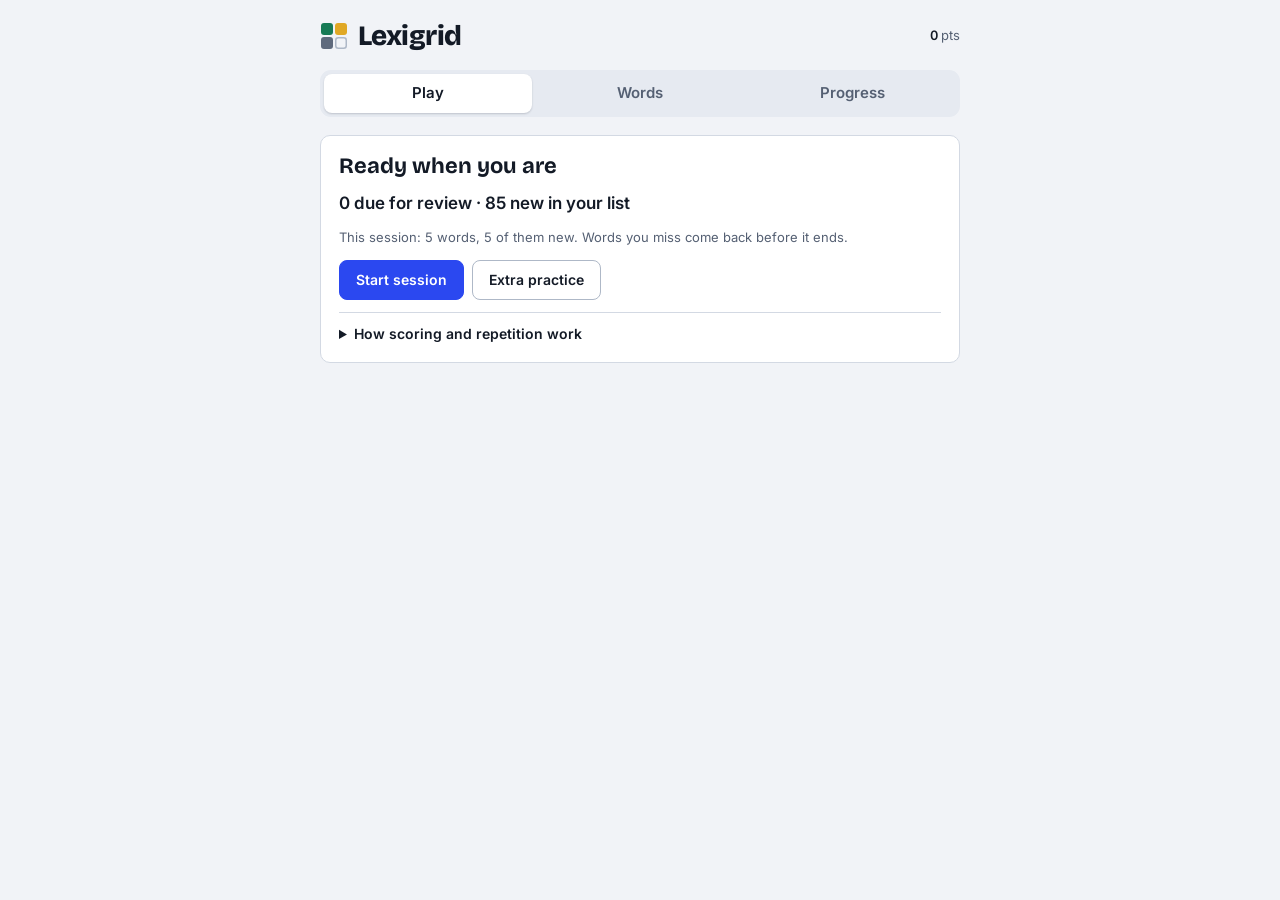
==== commit e776eae2: "add proper head structure" ====
--- a/index.html
+++ b/index.html
@@ -4,6 +4,15 @@
 <head>
   <meta charset=utf8>
   <meta name=viewport content="width=device-width,initial-scale=1,viewport-fit=cover">
+  <title>Lexigrid</title>
+  <link rel="apple-touch-icon" sizes="180x180"
+    href="https://www.nytimes.com/games-assets/v2/metadata/wordle-apple-touch-icon.png?v=">
+  <link rel="mask-icon" color="#FFFFFF"
+    href="https://www.nytimes.com/games-assets/v2/metadata/wordle-safari-pinned-tab.svg?v=">
+  <link rel="shortcut icon" href="https://www.nytimes.com/games-assets/v2/metadata/wordle-favicon.ico?v=">
+  <link href="https://www.nytimes.com/games-assets/v2/assets/wordle/wordle_logo_32x32.png" rel="icon shortcut"
+    sizes="32x32">
+  <link href="https://www.nytimes.com/games-assets/v2/assets/wordle/wordle_logo_192x192.png" rel="apple-touch-icon">
   <style>
     :root {
       color-scheme: light;
@@ -35,7 +44,6 @@
 </head>
 
 <body>
-  <title>Lexigrid</title>
   <meta name="claude:viewport-fit-sides" content="cover">
   <link rel="preconnect" href="https://fonts.googleapis.com">
   <link rel="preconnect" href="https://fonts.gstatic.com" crossorigin>
